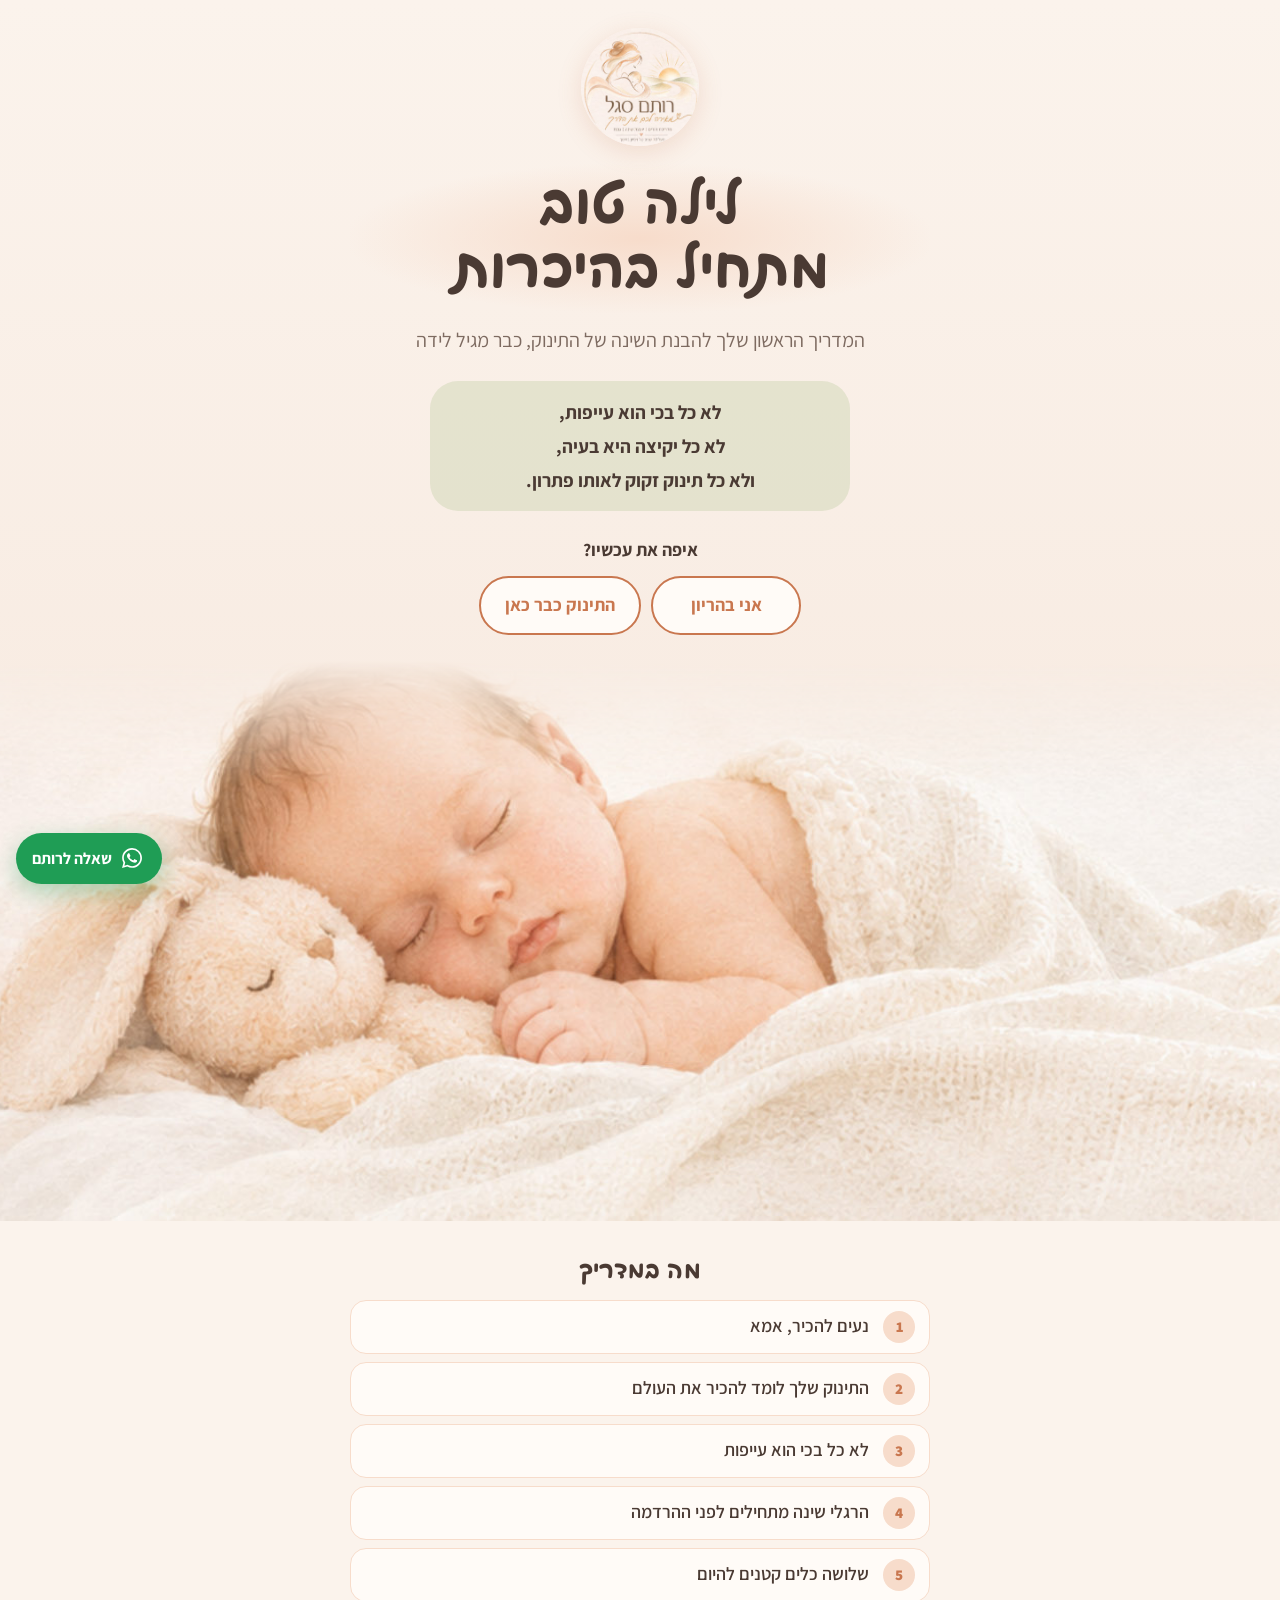
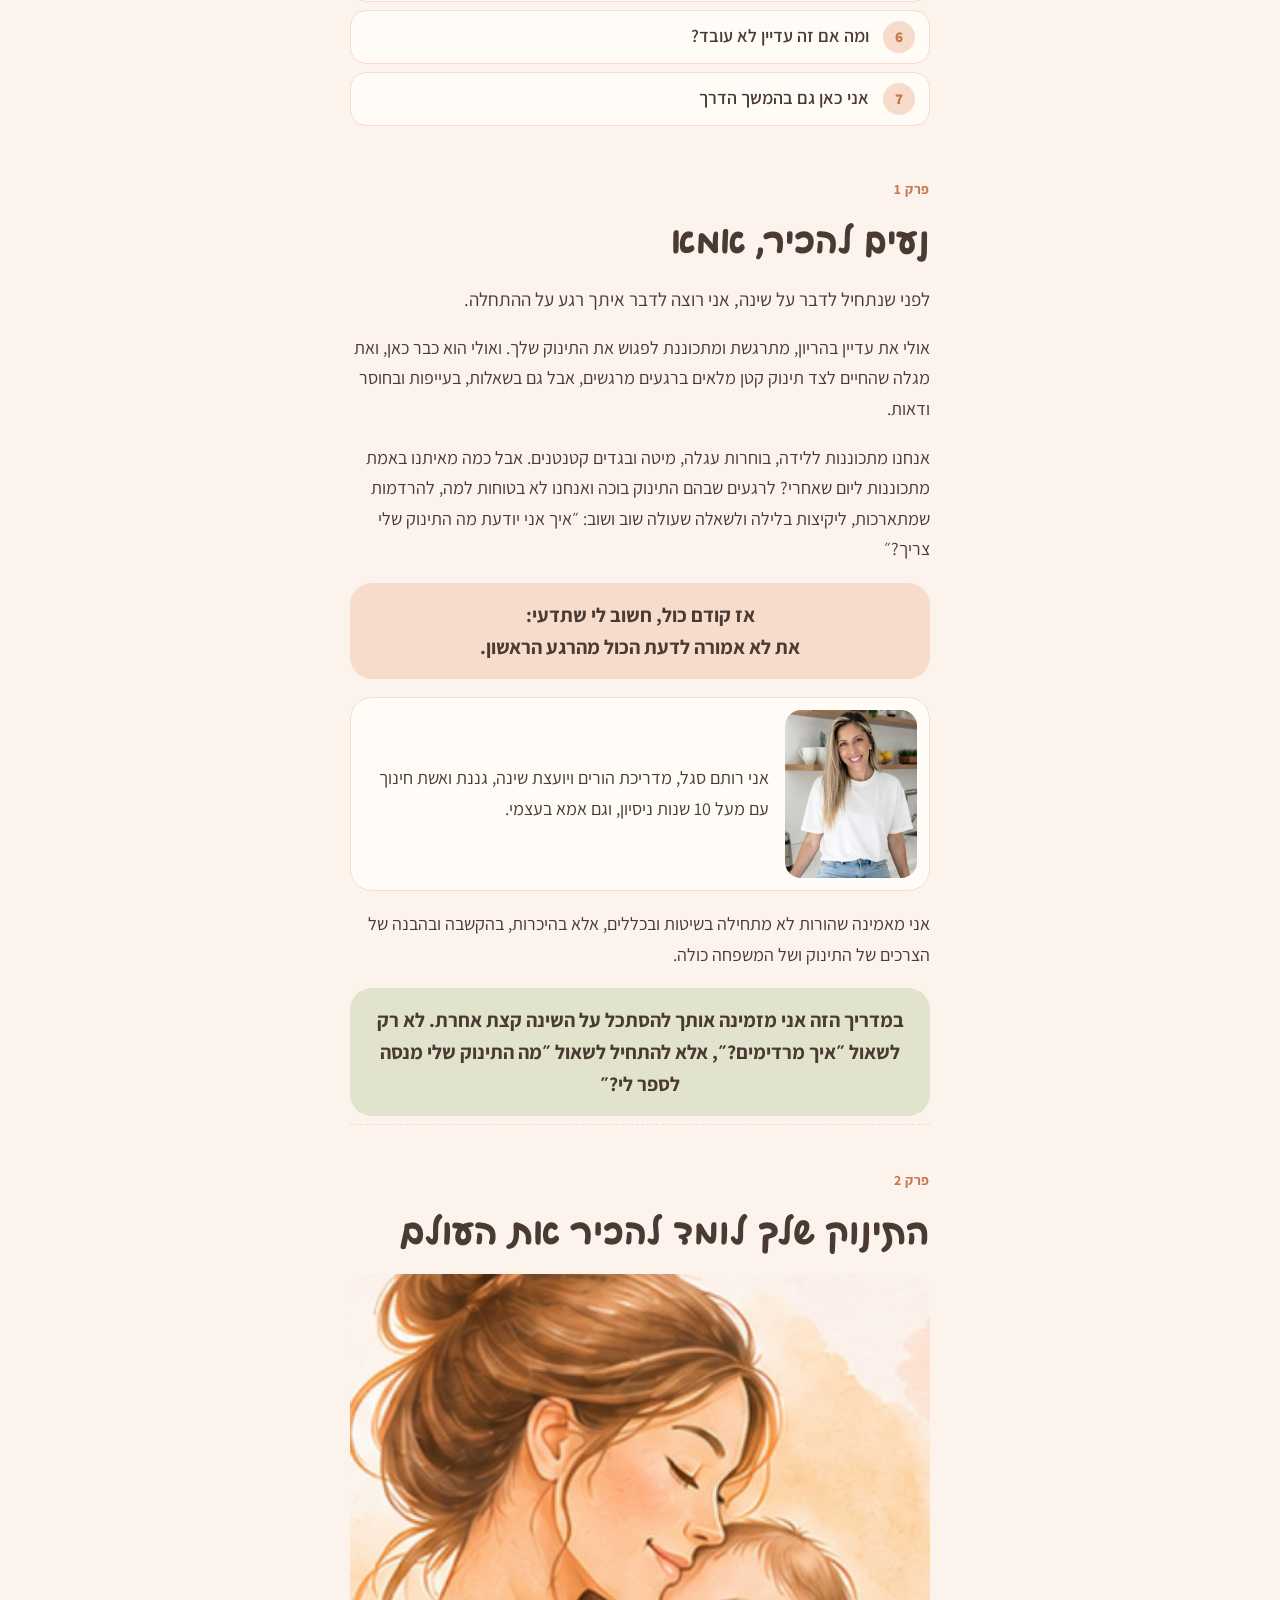
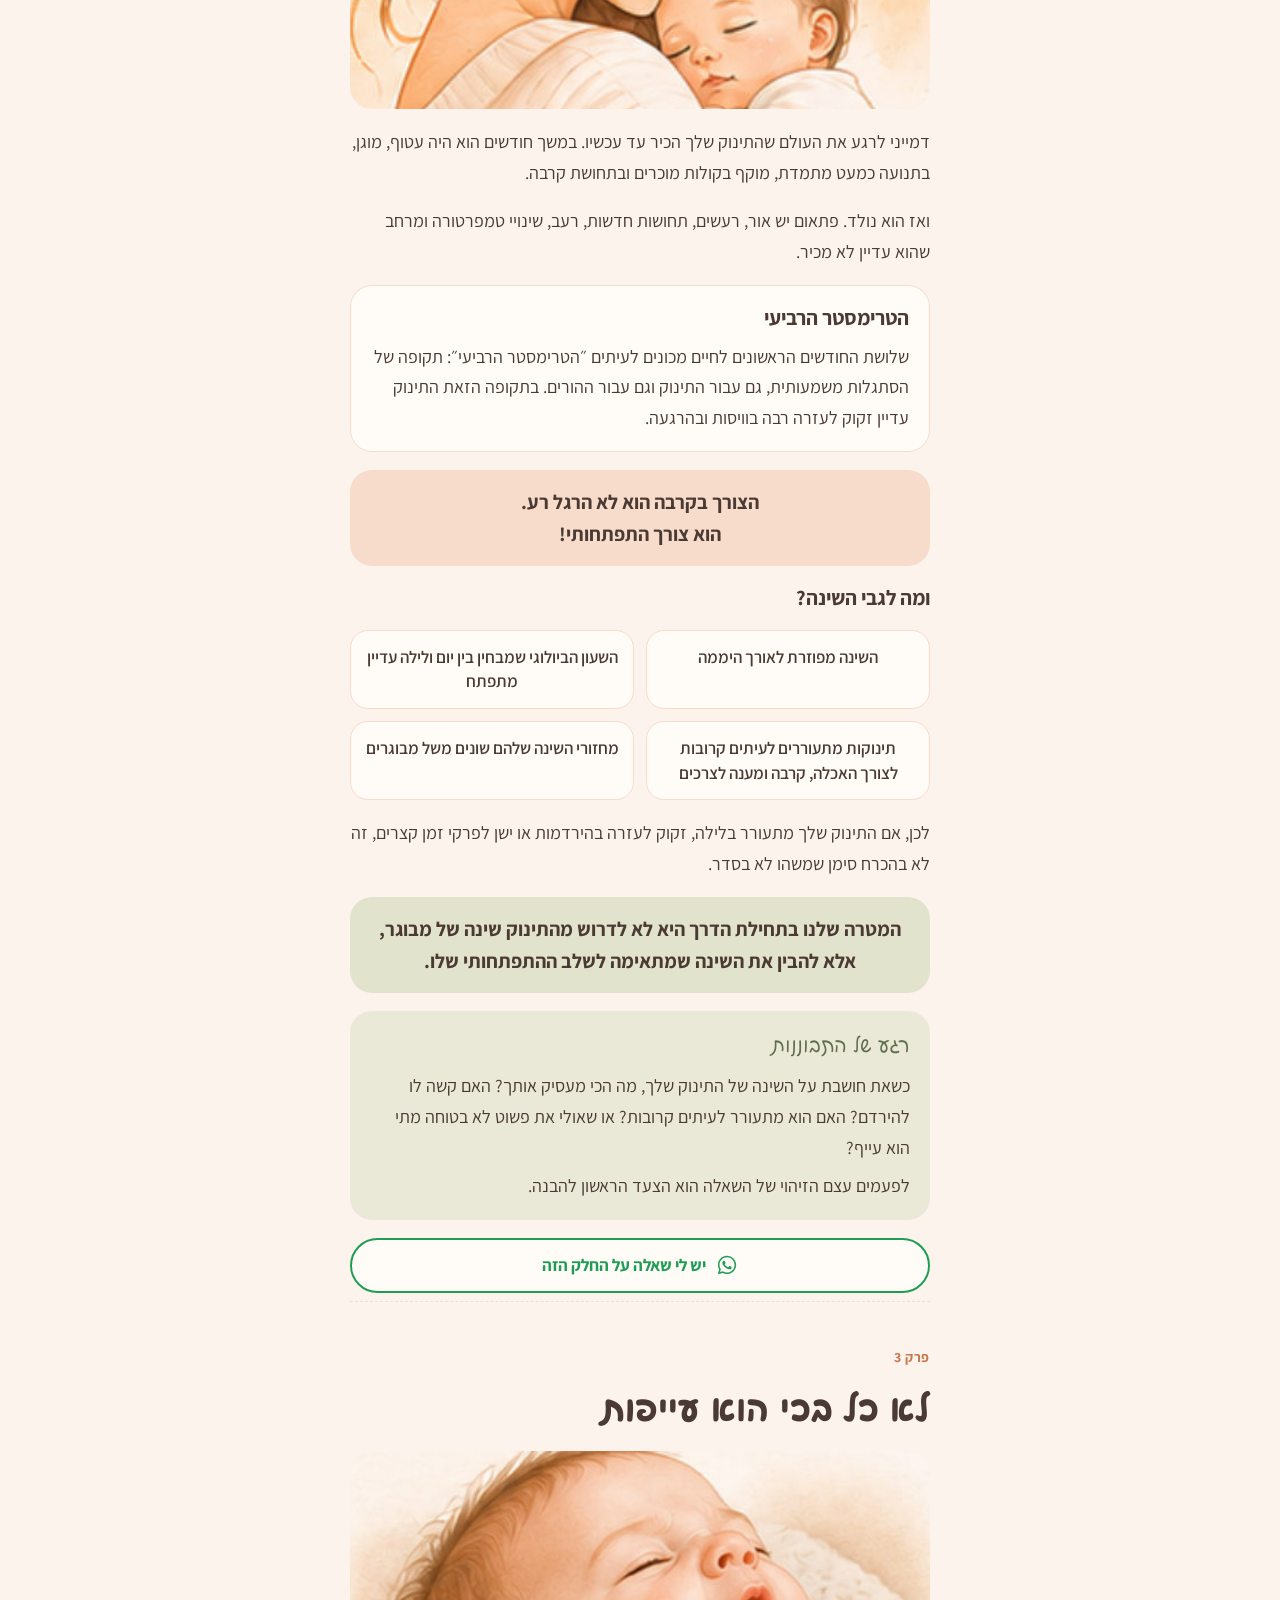
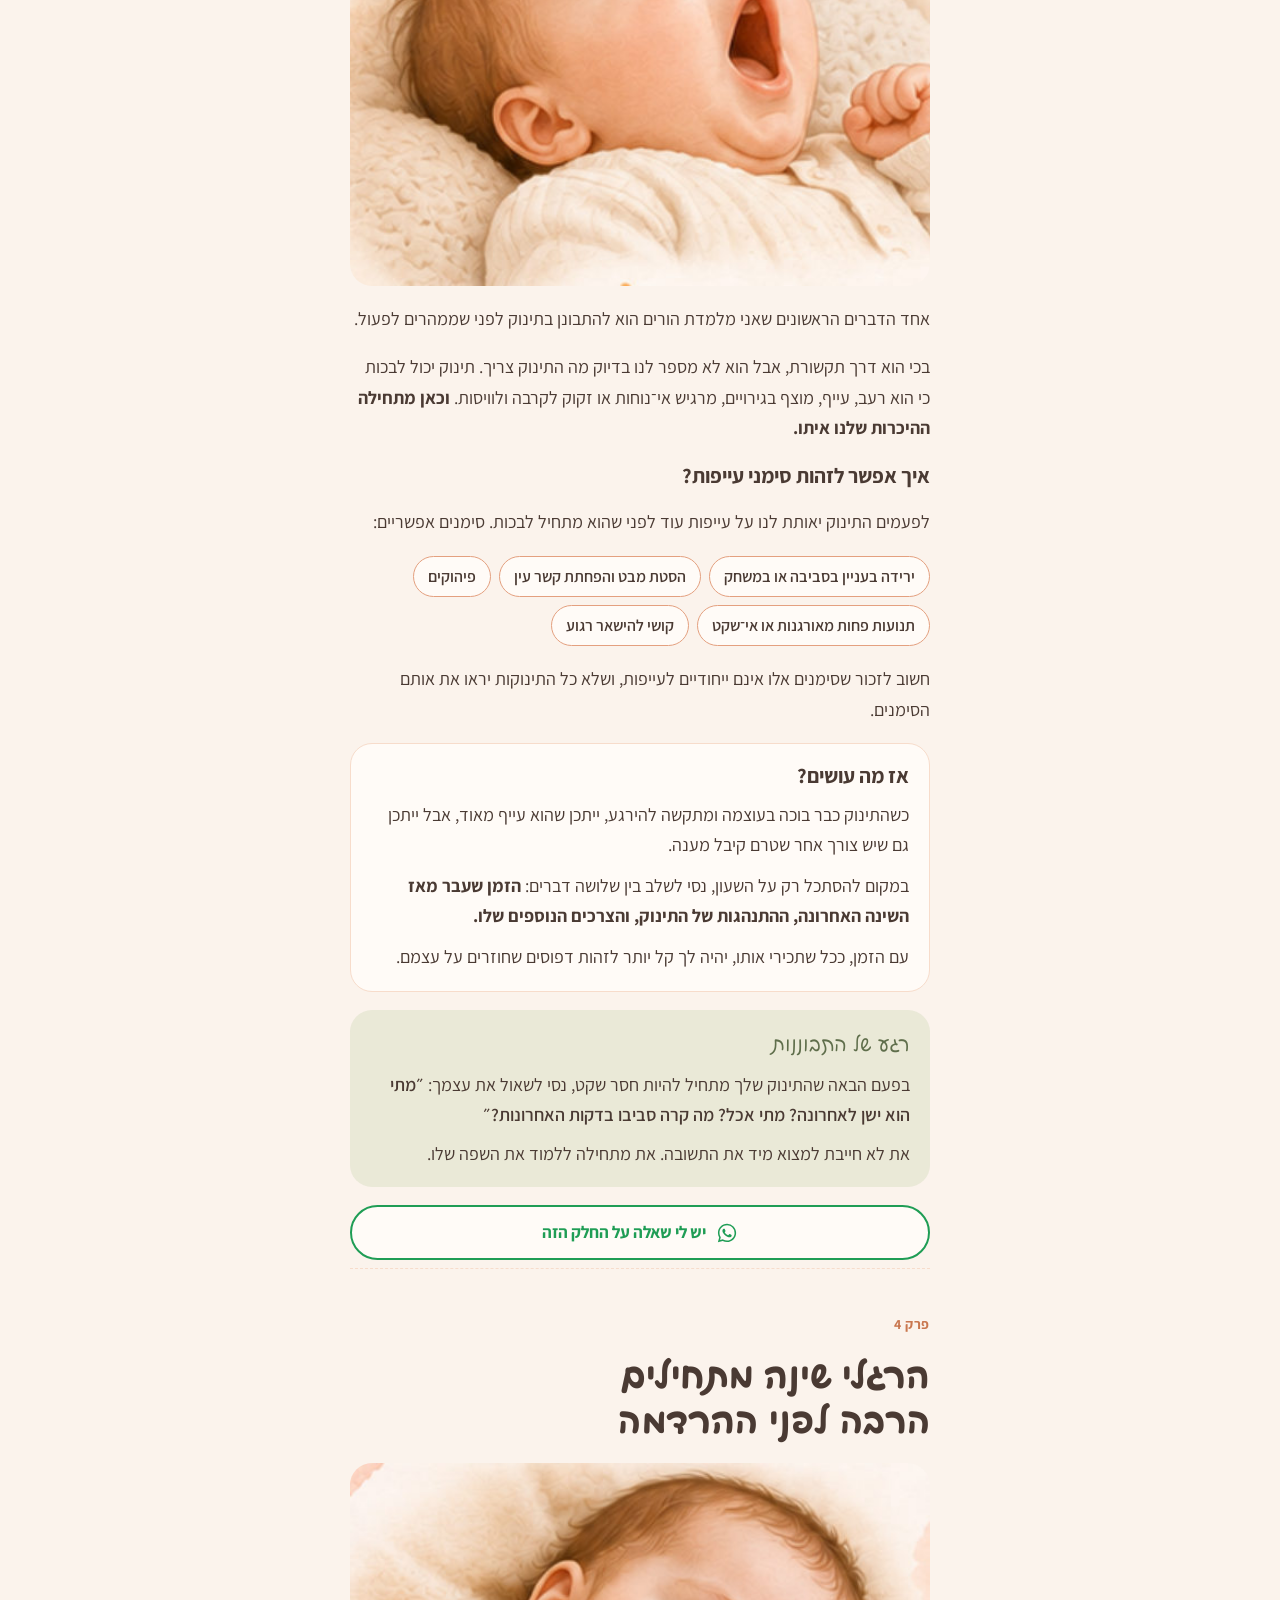
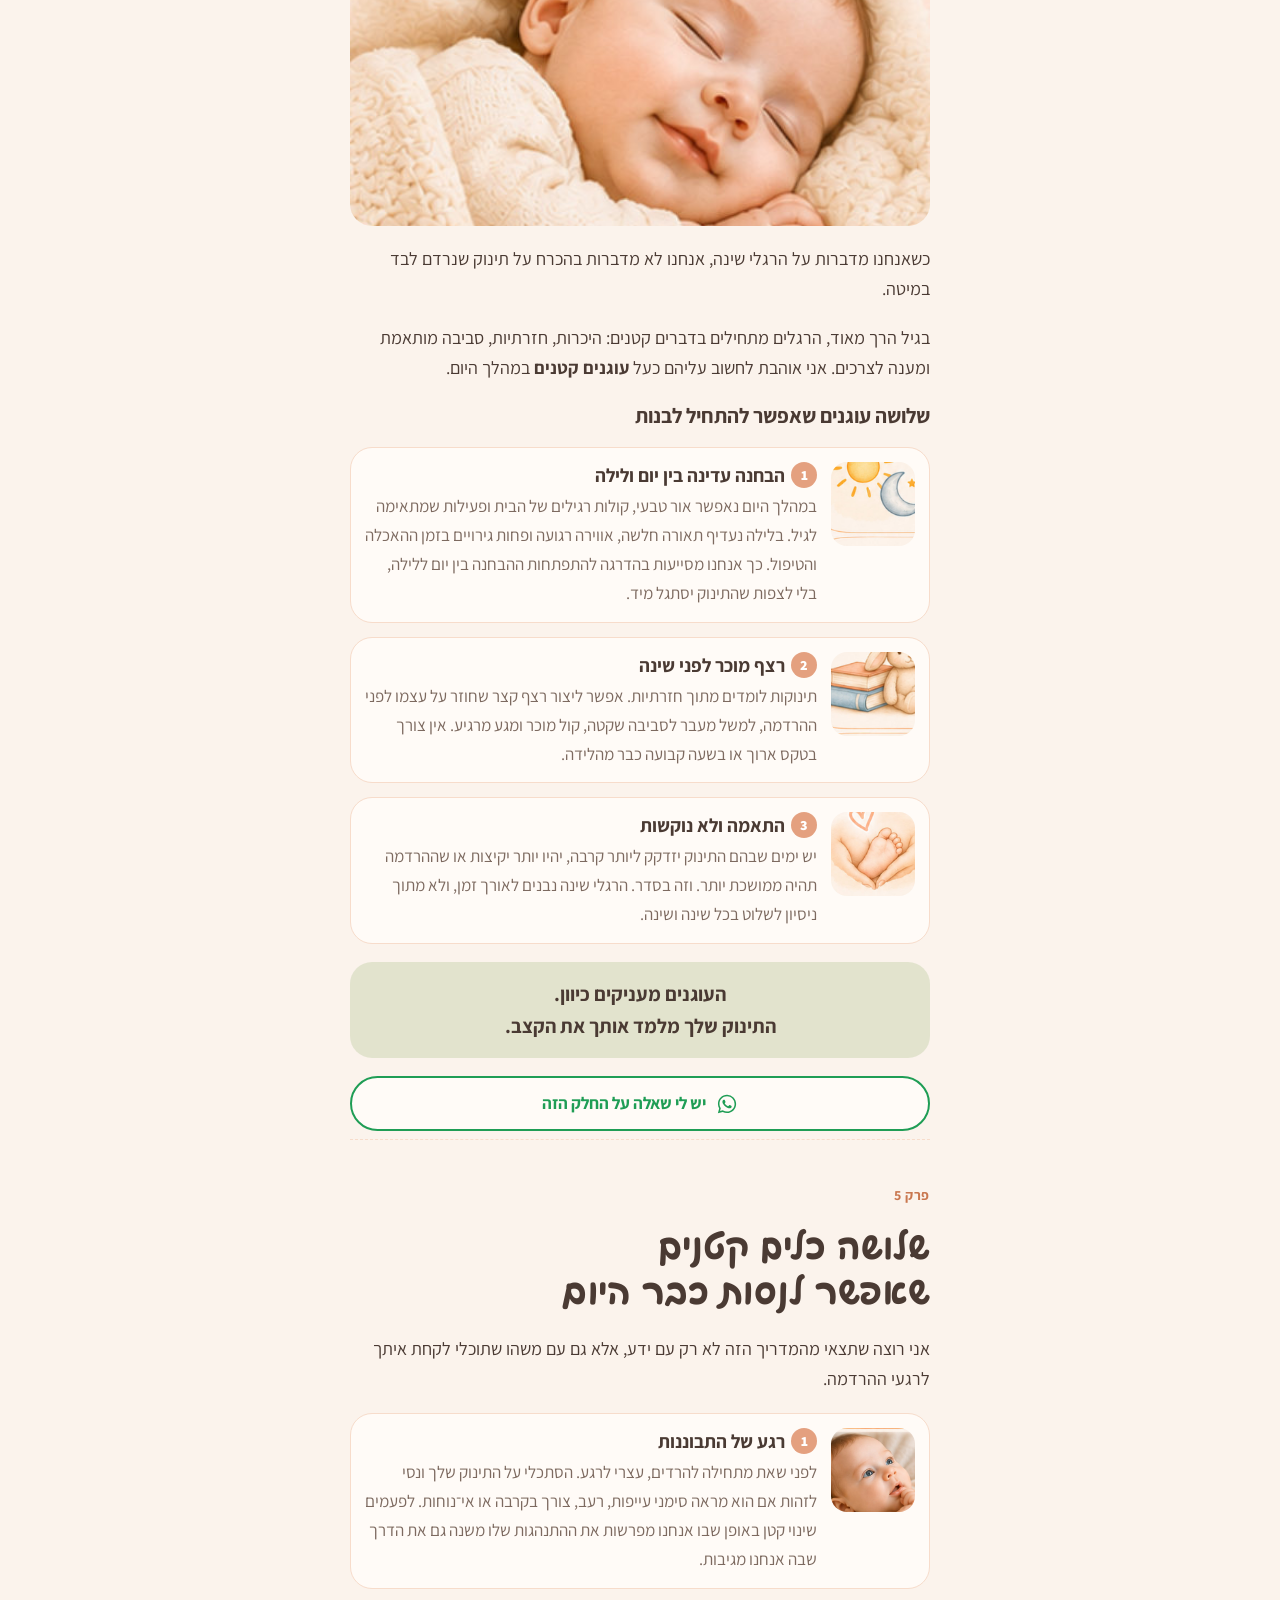
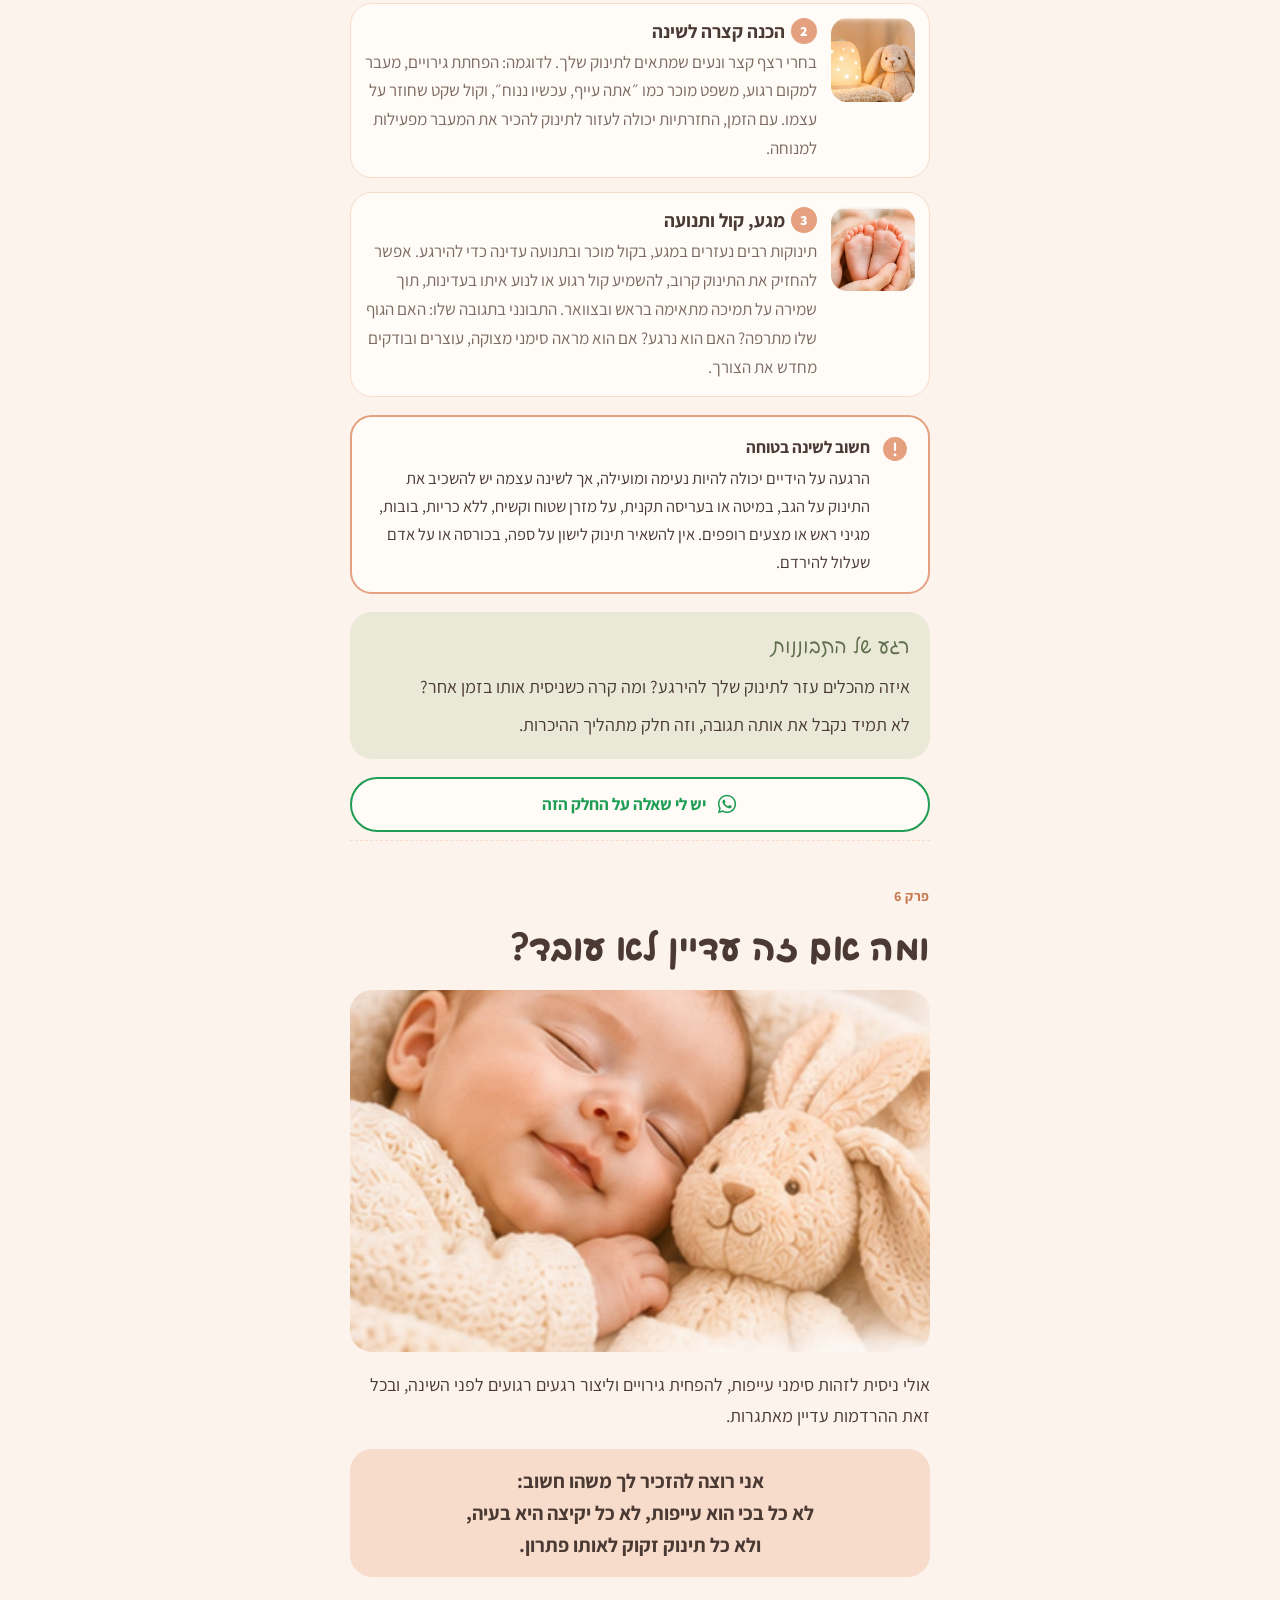
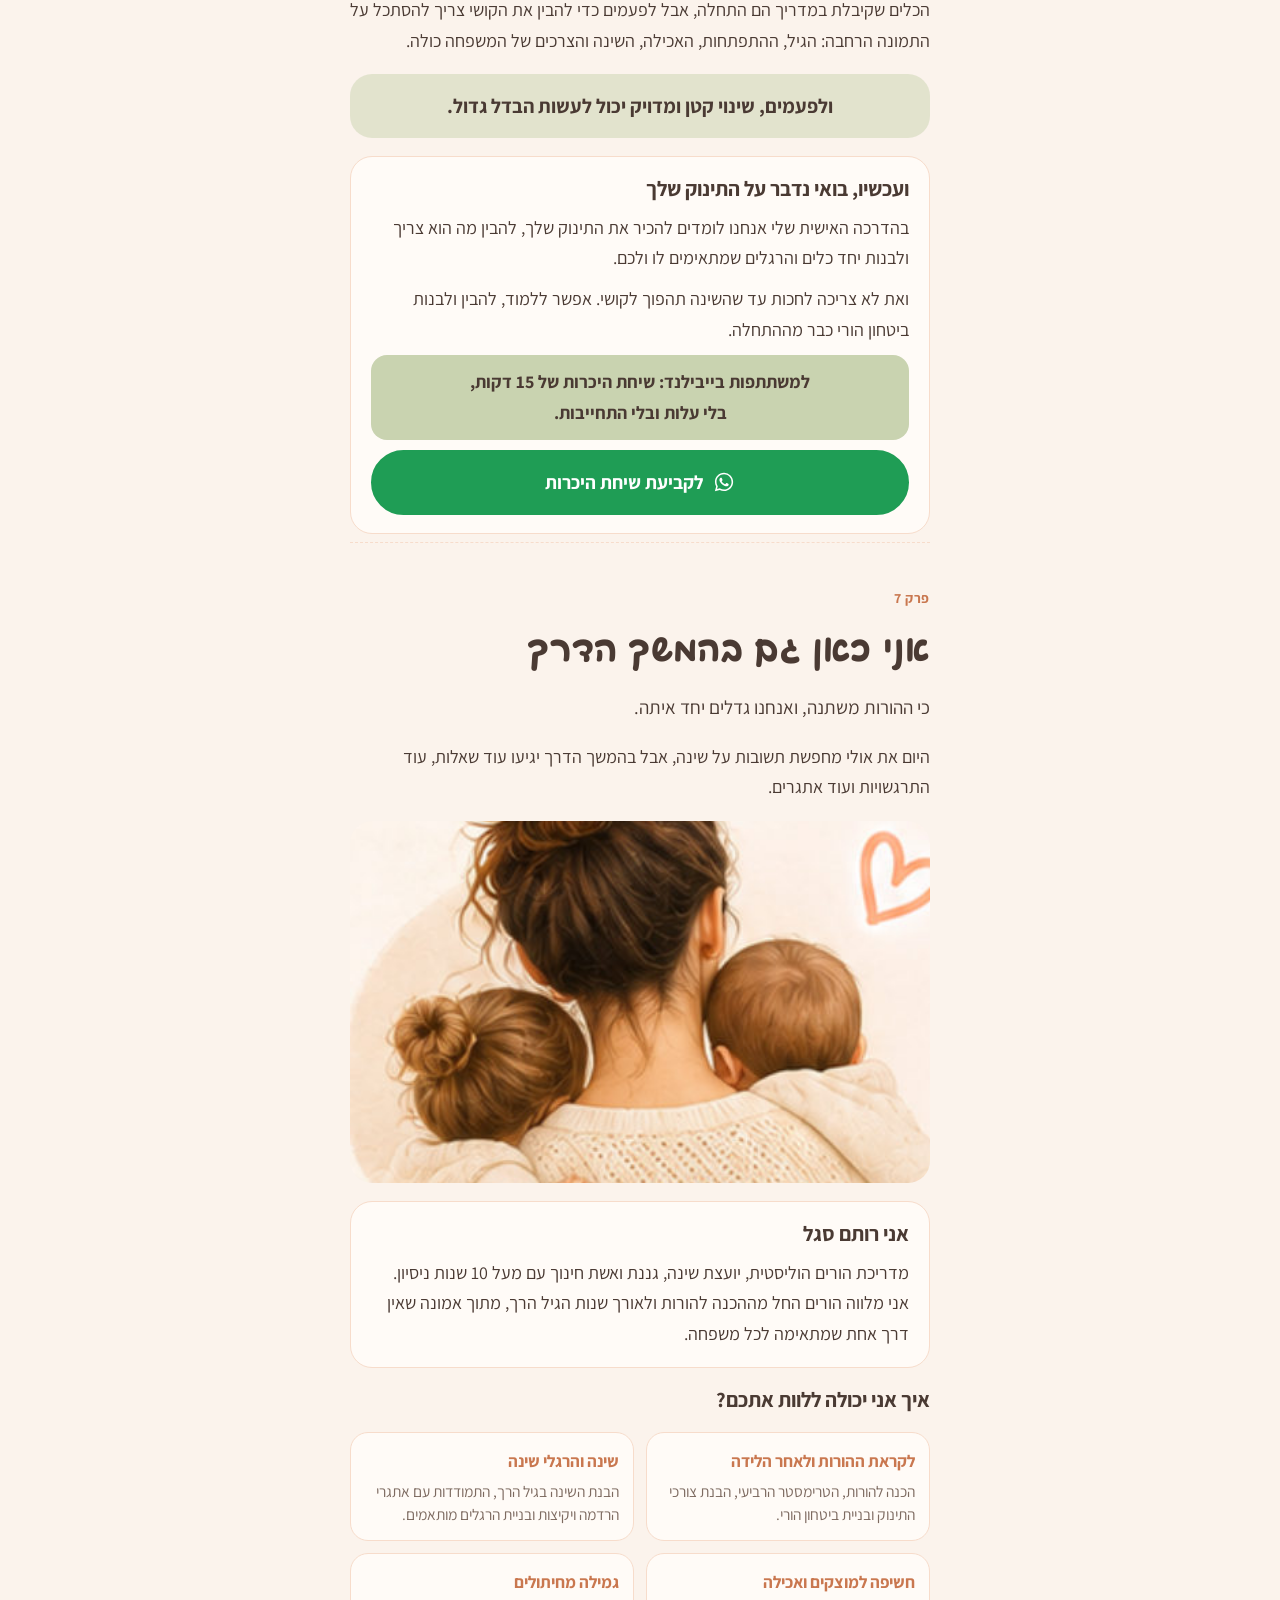
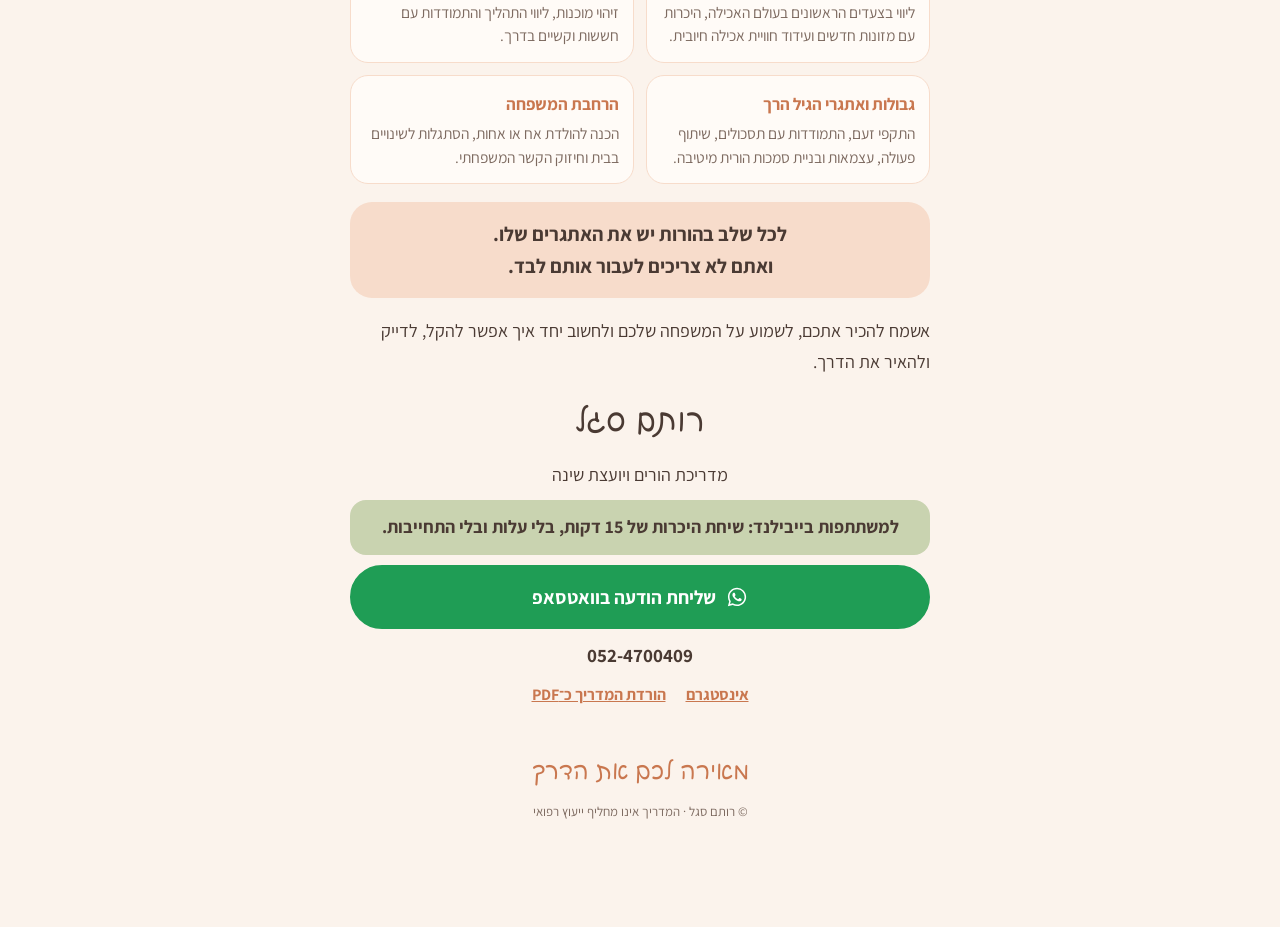
==== index.html @ b238ad8d "Connect GoatCounter (rotemsegal) Co-Authored-By: Claude Opus 5.5 <noreply@anthropic.com>" ====
<!doctype html>
<html lang="he" dir="rtl">
<head>
<meta charset="utf-8">
<meta name="viewport" content="width=device-width, initial-scale=1, viewport-fit=cover">
<title>לילה טוב מתחיל בהיכרות | רותם סגל</title>
<meta name="description" content="המדריך הראשון שלך להבנת השינה של התינוק, כבר מגיל לידה. מתנה מרותם סגל, מדריכת הורים ויועצת שינה.">
<meta property="og:title" content="לילה טוב מתחיל בהיכרות">
<meta property="og:description" content="המדריך הראשון שלך להבנת השינה של התינוק, כבר מגיל לידה. מאת רותם סגל.">
<meta property="og:image" content="https://itaylevi1302.github.io/rotem-guide/img/cover.jpg">
<meta property="og:type" content="website">
<meta name="theme-color" content="#FBF3EC">
<meta name="color-scheme" content="light only">
<link rel="icon" href="img/logo.jpg">
<link rel="preconnect" href="https://fonts.googleapis.com">
<link rel="preconnect" href="https://fonts.gstatic.com" crossorigin>
<link rel="stylesheet" href="https://fonts.googleapis.com/css2?family=Assistant:wght@400;600;700;800&display=swap">
<link rel="stylesheet" href="https://fonts.googleapis.com/css2?family=Playpen+Sans+Hebrew:wght@500;700&display=swap">
<style>
:root{
  color-scheme:only light;
  --paper:#FBF3EC; --paper2:#F6E7DC; --card:#FFFBF7; --ink:#4A3A33; --soft:#7D6A60;
  --peach:#E4A07F; --peach-deep:#C9774F; --blush:#F7DCCB; --sage:#C9D3B0; --sage-ink:#5F6E4B;
  --wa:#1F9D55;
  --hand:"Playpen Sans Hebrew","Assistant",system-ui,sans-serif;
  --body:"Assistant","Segoe UI",Arial,sans-serif;
  --r:22px;
}
*{box-sizing:border-box}
[hidden]{display:none!important}
html{scroll-behavior:smooth;scroll-padding-top:16px}
@media (prefers-reduced-motion:reduce){html{scroll-behavior:auto}}
body{margin:0;background:var(--paper);color:var(--ink);font-family:var(--body);font-size:18px;line-height:1.7;
  -webkit-text-size-adjust:100%;padding-bottom:calc(84px + env(safe-area-inset-bottom,0px))}
img{max-width:100%;display:block}
p{margin:0}
h1,h2,h3{margin:0;line-height:1.3;text-wrap:balance;font-weight:700}
.hand{font-family:var(--hand)}
.wrap{max-width:620px;margin:0 auto;padding-left:max(20px,env(safe-area-inset-left,0px));padding-right:max(20px,env(safe-area-inset-right,0px))}

/* HERO */
.hero{background:linear-gradient(180deg,var(--paper) 0%,var(--paper2) 100%);padding-top:calc(28px + env(safe-area-inset-top,0px));text-align:center;overflow:hidden}
.hero .logo{width:118px;height:118px;border-radius:50%;margin:0 auto 18px;box-shadow:0 6px 24px rgba(201,119,79,.18)}
.hero h1{font-family:var(--hand);font-size:clamp(38px,11vw,56px);line-height:1.15;color:var(--ink);
  background:radial-gradient(ellipse at center,var(--blush) 0%,rgba(247,220,203,0) 72%);padding:10px 0}
.hero .sub{font-size:20px;color:var(--soft);margin-top:10px}
.mantra{margin:24px auto 0;max-width:420px;font-weight:700;font-size:19px;line-height:1.8;color:var(--ink);
  background:rgba(201,211,176,.45);border-radius:28px;padding:14px 22px}
.hero .photo{margin-top:26px;width:100%;aspect-ratio:16/7;object-fit:cover;object-position:center 60%;
  -webkit-mask-image:linear-gradient(180deg,transparent 0,#000 22%);mask-image:linear-gradient(180deg,transparent 0,#000 22%)}
.start{display:inline-flex;align-items:center;gap:10px;margin-top:22px;background:var(--peach-deep);color:#fff;text-decoration:none;
  font-weight:700;font-size:19px;border-radius:99px;padding:13px 30px;box-shadow:0 6px 18px rgba(201,119,79,.3)}
.start:focus-visible,.wa-btn:focus-visible,.toc a:focus-visible,.fab:focus-visible{outline:3px solid var(--sage-ink);outline-offset:3px}

.ask{margin-top:24px;font-weight:700;font-size:18px}
.doors{display:flex;gap:10px;justify-content:center;flex-wrap:wrap;margin-top:10px}
.door{font:inherit;font-weight:700;font-size:18px;cursor:pointer;border-radius:99px;padding:12px 24px;border:2px solid var(--peach-deep);background:var(--card);color:var(--peach-deep);min-width:150px}
.door[aria-pressed="true"]{background:var(--peach-deep);color:#fff}
.door:focus-visible{outline:3px solid var(--sage-ink);outline-offset:3px}
.door-note{margin-top:28px;background:var(--card);border:2px solid var(--blush);border-radius:var(--r);padding:20px;text-align:center}
.door-note>div{display:flex;flex-direction:column;gap:12px;align-items:center}
.door-note h2{font-family:var(--hand);font-size:24px}
.door-note .start{margin-top:4px}
.start.ghost{background:transparent;color:var(--peach-deep);border:2px solid var(--peach-deep);box-shadow:none}
.offer{background:var(--sage);border-radius:16px;padding:12px 16px;font-weight:700;text-align:center}

/* TOC */
.toc{padding-block:34px 8px}
.toc h2{font-family:var(--hand);font-size:24px;text-align:center;margin-bottom:14px}
.toc ol{list-style:none;margin:0;padding:0;display:flex;flex-direction:column;gap:8px}
.toc a{display:flex;align-items:center;gap:14px;text-decoration:none;color:var(--ink);background:var(--card);border-radius:16px;padding:10px 14px;border:1px solid var(--blush)}
.toc a span{flex:0 0 32px;height:32px;border-radius:50%;background:var(--blush);color:var(--peach-deep);display:grid;place-items:center;font-weight:800;font-size:15px}
.toc a b{font-weight:600}

/* CHAPTER */
.ch{padding-block:44px 8px;display:flex;flex-direction:column;gap:18px}
.ch+.ch{border-top:1px dashed var(--blush)}
.eyebrow{font-size:14px;font-weight:700;color:var(--peach-deep);letter-spacing:.04em}
.ch h2{font-family:var(--hand);font-size:clamp(28px,8vw,36px);line-height:1.25}
.ch h3{font-size:21px}
.pic{border-radius:var(--r);width:100%;aspect-ratio:4/3;object-fit:cover}
.pic.wide{aspect-ratio:16/10}
.lead{font-size:19px}
.pull{font-weight:700;font-size:20px;line-height:1.6;text-align:center;background:var(--blush);border-radius:var(--r);padding:16px 20px}
.pull.sage{background:rgba(201,211,176,.5)}
.box{background:var(--card);border-radius:var(--r);padding:18px 20px;border:1px solid var(--blush);display:flex;flex-direction:column;gap:10px}

.facts{display:grid;grid-template-columns:1fr 1fr;gap:12px}
.facts div{background:var(--card);border:1px solid var(--blush);border-radius:18px;padding:14px;text-align:center;font-weight:600;font-size:17px;line-height:1.45}

.cues{display:flex;flex-wrap:wrap;gap:8px}
.cues span{background:var(--card);border:1.5px solid var(--peach);border-radius:99px;padding:6px 14px;font-weight:600;font-size:16px}

.steps{display:flex;flex-direction:column;gap:14px}
.step{display:grid;grid-template-columns:84px 1fr;gap:14px;align-items:start;background:var(--card);border:1px solid var(--blush);border-radius:var(--r);padding:14px}
.step img{width:84px;height:84px;border-radius:16px;object-fit:cover}
.step div{min-width:0;display:flex;flex-direction:column;gap:4px}
.step h3{font-size:19px}
.step p{font-size:17px;color:var(--soft)}
.n{display:inline-grid;place-items:center;width:26px;height:26px;border-radius:50%;background:var(--peach);color:#fff;font-size:14px;font-weight:800;margin-inline-end:6px;vertical-align:2px}

.reflect{background:rgba(201,211,176,.35);border-radius:var(--r);padding:18px 20px;display:flex;flex-direction:column;gap:8px}
.reflect .tag{font-family:var(--hand);font-size:20px;color:var(--sage-ink)}
.reflect q{font-weight:600;quotes:"״" "״"}

.safe{border:2px solid var(--peach);background:var(--card);border-radius:var(--r);padding:16px 20px;font-size:16.5px;display:flex;gap:12px;align-items:flex-start}
.safe b{display:block;margin-bottom:2px;font-size:17px}
.safe svg{flex:0 0 26px;margin-top:3px}

.wa-btn{display:flex;align-items:center;justify-content:center;gap:10px;text-decoration:none;background:var(--card);color:var(--wa);
  border:2px solid var(--wa);border-radius:99px;padding:11px 18px;font-weight:700;font-size:17px}
.wa-btn.solid{background:var(--wa);color:#fff;font-size:19px;padding:14px 20px}
.wa-btn svg{flex:0 0 22px}

.about{display:grid;grid-template-columns:132px 1fr;gap:16px;align-items:center;background:var(--card);border:1px solid var(--blush);border-radius:var(--r);padding:12px}
.about img{width:132px;height:168px;border-radius:16px;object-fit:cover;object-position:center 15%}
.about div{min-width:0}

.services{display:grid;grid-template-columns:1fr 1fr;gap:12px}
.services div{background:var(--card);border:1px solid var(--blush);border-radius:18px;padding:14px;display:flex;flex-direction:column;gap:4px}
.services b{font-size:17px;color:var(--peach-deep)}
.services p{font-size:15.5px;color:var(--soft);line-height:1.5}

.contact{display:flex;flex-direction:column;gap:10px;text-align:center}
.contact .name{font-family:var(--hand);font-size:32px}
.contact a.plain{color:var(--ink);font-weight:700;text-decoration:none;font-size:19px}
.links{display:flex;justify-content:center;gap:20px;flex-wrap:wrap;font-size:16px}
.links a{color:var(--peach-deep);font-weight:700}

footer{padding-block:36px 20px;text-align:center;font-family:var(--hand);font-size:24px;color:var(--peach-deep)}
footer small{display:block;font-family:var(--body);font-size:13px;color:var(--soft);margin-top:8px}

/* floating whatsapp */
.fab{position:fixed;z-index:20;left:max(16px,env(safe-area-inset-left,0px));bottom:calc(16px + env(safe-area-inset-bottom,0px));
  display:flex;align-items:center;gap:8px;background:var(--wa);color:#fff;text-decoration:none;font-weight:700;font-size:16px;
  border-radius:99px;padding:12px 18px 12px 16px;box-shadow:0 8px 24px rgba(31,157,85,.35)}
.fab svg{flex:0 0 24px}

@media (max-width:520px){.step{grid-template-columns:1fr;padding:0;overflow:hidden}.step img{width:100%;height:auto;aspect-ratio:16/7;border-radius:0}.step div{padding:2px 16px 16px}}
@media (max-width:380px){.facts,.services{grid-template-columns:1fr}}
</style>
</head>
<body>

<svg width="0" height="0" style="position:absolute" aria-hidden="true">
  <symbol id="wa" viewBox="0 0 24 24"><path fill="currentColor" d="M12.04 2C6.58 2 2.13 6.45 2.13 11.91c0 1.75.46 3.45 1.32 4.95L2.05 22l5.25-1.38a9.9 9.9 0 0 0 4.74 1.21h.01c5.46 0 9.91-4.45 9.91-9.91 0-2.65-1.03-5.14-2.9-7.01A9.84 9.84 0 0 0 12.04 2Zm0 18.15h-.01a8.2 8.2 0 0 1-4.19-1.15l-.3-.18-3.12.82.83-3.04-.2-.31a8.2 8.2 0 0 1-1.26-4.38c0-4.54 3.7-8.23 8.25-8.23 2.2 0 4.27.86 5.82 2.42a8.18 8.18 0 0 1 2.41 5.82c0 4.54-3.7 8.23-8.23 8.23Zm4.52-6.16c-.25-.12-1.47-.72-1.69-.81-.23-.08-.39-.12-.56.13-.17.24-.64.8-.78.97-.14.17-.29.19-.54.06-.25-.12-1.05-.39-1.99-1.23-.74-.66-1.23-1.47-1.38-1.72-.14-.25-.02-.38.11-.5.11-.11.25-.29.37-.43.13-.15.17-.25.25-.42.08-.17.04-.31-.02-.43-.06-.12-.56-1.34-.76-1.84-.2-.48-.41-.42-.56-.43h-.48c-.17 0-.43.06-.66.31-.22.25-.86.85-.86 2.07 0 1.22.89 2.4 1.01 2.56.12.17 1.75 2.67 4.23 3.74.59.26 1.05.41 1.41.52.59.19 1.13.16 1.56.1.48-.07 1.47-.6 1.67-1.18.21-.58.21-1.07.14-1.18-.06-.1-.22-.16-.47-.28Z"/></symbol>
</svg>

<header class="hero">
  <div class="wrap">
    <img class="logo" src="img/logo.jpg" alt="הלוגו של רותם סגל, מאירה לכם את הדרך" width="236" height="236">
    <h1>לילה טוב<br>מתחיל בהיכרות</h1>
    <p class="sub">המדריך הראשון שלך להבנת השינה של התינוק, כבר מגיל לידה</p>
    <p class="mantra">לא כל בכי הוא עייפות,<br>לא כל יקיצה היא בעיה,<br>ולא כל תינוק זקוק לאותו פתרון.</p>
    <p class="ask">איפה את עכשיו?</p>
    <div class="doors">
      <button type="button" class="door" data-door="pregnant">אני בהריון</button>
      <button type="button" class="door" data-door="baby">התינוק כבר כאן</button>
    </div>
  </div>
  <img class="photo" src="img/cover.jpg" alt="תינוק ישן בשלווה ליד בובת ארנב">
</header>

<main class="wrap">

<div class="door-note" id="door-note" hidden>
  <div data-for="pregnant">
    <h2>כמה טוב שאת מתכוננת מראש</h2>
    <p>המדריך יעזור לך להגיע לימים הראשונים בבית עם הבנה של מה מחכה לך ושל מה התינוק צריך. כדאי לקרוא אותו לפי הסדר. ואחרי הלידה, כשהשאלות יתחילו, הוא יחכה לך כאן באותו קישור.</p>
    <a class="start" href="#hello">לפרק הראשון</a>
  </div>
  <div data-for="baby">
    <h2>ברוכה הבאה לתקופה הכי מרגשת, ולפעמים הכי מבלבלת</h2>
    <p>אם אין לך זמן לקרוא הכול עכשיו, התחילי בפרק 3 על בכי וסימני עייפות, ובפרק 5 עם שלושה כלים שאפשר לנסות כבר היום. ואם עולה שאלה, כפתור הוואטסאפ תמיד כאן.</p>
    <div class="doors"><a class="start" href="#crying">לפרק 3</a><a class="start ghost" href="#tools">לפרק 5</a></div>
  </div>
</div>

<nav class="toc" aria-label="תוכן המדריך">
  <h2>מה במדריך</h2>
  <ol>
    <li><a href="#hello"><span>1</span><b>נעים להכיר, אמא</b></a></li>
    <li><a href="#world"><span>2</span><b>התינוק שלך לומד להכיר את העולם</b></a></li>
    <li><a href="#crying"><span>3</span><b>לא כל בכי הוא עייפות</b></a></li>
    <li><a href="#habits"><span>4</span><b>הרגלי שינה מתחילים לפני ההרדמה</b></a></li>
    <li><a href="#tools"><span>5</span><b>שלושה כלים קטנים להיום</b></a></li>
    <li><a href="#still"><span>6</span><b>ומה אם זה עדיין לא עובד?</b></a></li>
    <li><a href="#me"><span>7</span><b>אני כאן גם בהמשך הדרך</b></a></li>
  </ol>
</nav>

<!-- 1 -->
<section class="ch" id="hello">
  <span class="eyebrow">פרק 1</span>
  <h2>נעים להכיר, אמא</h2>
  <p class="lead">לפני שנתחיל לדבר על שינה, אני רוצה לדבר איתך רגע על ההתחלה.</p>
  <p>אולי את עדיין בהריון, מתרגשת ומתכוננת לפגוש את התינוק שלך. ואולי הוא כבר כאן, ואת מגלה שהחיים לצד תינוק קטן מלאים ברגעים מרגשים, אבל גם בשאלות, בעייפות ובחוסר ודאות.</p>
  <p>אנחנו מתכוננות ללידה, בוחרות עגלה, מיטה ובגדים קטנטנים. אבל כמה מאיתנו באמת מתכוננות ליום שאחרי? לרגעים שבהם התינוק בוכה ואנחנו לא בטוחות למה, להרדמות שמתארכות, ליקיצות בלילה ולשאלה שעולה שוב ושוב: ״איך אני יודעת מה התינוק שלי צריך?״</p>
  <p class="pull">אז קודם כול, חשוב לי שתדעי:<br>את לא אמורה לדעת הכול מהרגע הראשון.</p>
  <div class="about">
    <img src="img/rotem.jpg" alt="רותם סגל" loading="lazy">
    <div><p>אני רותם סגל, מדריכת הורים ויועצת שינה, גננת ואשת חינוך עם מעל 10 שנות ניסיון, וגם אמא בעצמי.</p></div>
  </div>
  <p>אני מאמינה שהורות לא מתחילה בשיטות ובכללים, אלא בהיכרות, בהקשבה ובהבנה של הצרכים של התינוק ושל המשפחה כולה.</p>
  <p class="pull sage">במדריך הזה אני מזמינה אותך להסתכל על השינה קצת אחרת. לא רק לשאול ״איך מרדימים?״, אלא להתחיל לשאול ״מה התינוק שלי מנסה לספר לי?״</p>
</section>

<!-- 2 -->
<section class="ch" id="world">
  <span class="eyebrow">פרק 2</span>
  <h2>התינוק שלך לומד להכיר את העולם</h2>
  <img class="pic" src="img/mother.jpg" alt="איור של אמא מחבקת תינוק" loading="lazy" style="object-position:center 80%">
  <p>דמייני לרגע את העולם שהתינוק שלך הכיר עד עכשיו. במשך חודשים הוא היה עטוף, מוגן, בתנועה כמעט מתמדת, מוקף בקולות מוכרים ובתחושת קרבה.</p>
  <p>ואז הוא נולד. פתאום יש אור, רעשים, תחושות חדשות, רעב, שינויי טמפרטורה ומרחב שהוא עדיין לא מכיר.</p>
  <div class="box">
    <h3>הטרימסטר הרביעי</h3>
    <p>שלושת החודשים הראשונים לחיים מכונים לעיתים ״הטרימסטר הרביעי״: תקופה של הסתגלות משמעותית, גם עבור התינוק וגם עבור ההורים. בתקופה הזאת התינוק עדיין זקוק לעזרה רבה בוויסות ובהרגעה.</p>
  </div>
  <p class="pull">הצורך בקרבה הוא לא הרגל רע.<br>הוא צורך התפתחותי!</p>
  <h3>ומה לגבי השינה?</h3>
  <div class="facts">
    <div>השינה מפוזרת לאורך היממה</div>
    <div>השעון הביולוגי שמבחין בין יום ולילה עדיין מתפתח</div>
    <div>תינוקות מתעוררים לעיתים קרובות לצורך האכלה, קרבה ומענה לצרכים</div>
    <div>מחזורי השינה שלהם שונים משל מבוגרים</div>
  </div>
  <p>לכן, אם התינוק שלך מתעורר בלילה, זקוק לעזרה בהירדמות או ישן לפרקי זמן קצרים, זה לא בהכרח סימן שמשהו לא בסדר.</p>
  <p class="pull sage">המטרה שלנו בתחילת הדרך היא לא לדרוש מהתינוק שינה של מבוגר, אלא להבין את השינה שמתאימה לשלב ההתפתחותי שלו.</p>
  <div class="reflect">
    <span class="tag">רגע של התבוננות</span>
    <p>כשאת חושבת על השינה של התינוק שלך, מה הכי מעסיק אותך? האם קשה לו להירדם? האם הוא מתעורר לעיתים קרובות? או שאולי את פשוט לא בטוחה מתי הוא עייף?</p>
    <p>לפעמים עצם הזיהוי של השאלה הוא הצעד הראשון להבנה.</p>
  </div>
  <a class="wa-btn" data-topic="הטרימסטר הרביעי והשינה של ניו בורן" href="https://wa.me/972524700409" target="_blank" rel="noopener"><svg width="22" height="22"><use href="#wa"/></svg>יש לי שאלה על החלק הזה</a>
</section>

<!-- 3 -->
<section class="ch" id="crying">
  <span class="eyebrow">פרק 3</span>
  <h2>לא כל בכי הוא עייפות</h2>
  <img class="pic" src="img/yawn.jpg" alt="תינוק מפהק" loading="lazy">
  <p>אחד הדברים הראשונים שאני מלמדת הורים הוא להתבונן בתינוק לפני שממהרים לפעול.</p>
  <p>בכי הוא דרך תקשורת, אבל הוא לא מספר לנו בדיוק מה התינוק צריך. תינוק יכול לבכות כי הוא רעב, עייף, מוצף בגירויים, מרגיש אי־נוחות או זקוק לקרבה ולוויסות. <b>וכאן מתחילה ההיכרות שלנו איתו.</b></p>
  <h3>איך אפשר לזהות סימני עייפות?</h3>
  <p>לפעמים התינוק יאותת לנו על עייפות עוד לפני שהוא מתחיל לבכות. סימנים אפשריים:</p>
  <div class="cues">
    <span>ירידה בעניין בסביבה או במשחק</span>
    <span>הסטת מבט והפחתת קשר עין</span>
    <span>פיהוקים</span>
    <span>תנועות פחות מאורגנות או אי־שקט</span>
    <span>קושי להישאר רגוע</span>
  </div>
  <p>חשוב לזכור שסימנים אלו אינם ייחודיים לעייפות, ושלא כל התינוקות יראו את אותם הסימנים.</p>
  <div class="box">
    <h3>אז מה עושים?</h3>
    <p>כשהתינוק כבר בוכה בעוצמה ומתקשה להירגע, ייתכן שהוא עייף מאוד, אבל ייתכן גם שיש צורך אחר שטרם קיבל מענה.</p>
    <p>במקום להסתכל רק על השעון, נסי לשלב בין שלושה דברים: <b>הזמן שעבר מאז השינה האחרונה, ההתנהגות של התינוק, והצרכים הנוספים שלו.</b></p>
    <p>עם הזמן, ככל שתכירי אותו, יהיה לך קל יותר לזהות דפוסים שחוזרים על עצמם.</p>
  </div>
  <div class="reflect">
    <span class="tag">רגע של התבוננות</span>
    <p>בפעם הבאה שהתינוק שלך מתחיל להיות חסר שקט, נסי לשאול את עצמך: <q>מתי הוא ישן לאחרונה? מתי אכל? מה קרה סביבו בדקות האחרונות?</q></p>
    <p>את לא חייבת למצוא מיד את התשובה. את מתחילה ללמוד את השפה שלו.</p>
  </div>
  <a class="wa-btn" data-topic="בכי וסימני עייפות" href="https://wa.me/972524700409" target="_blank" rel="noopener"><svg width="22" height="22"><use href="#wa"/></svg>יש לי שאלה על החלק הזה</a>
</section>

<!-- 4 -->
<section class="ch" id="habits">
  <span class="eyebrow">פרק 4</span>
  <h2>הרגלי שינה מתחילים הרבה לפני ההרדמה</h2>
  <img class="pic wide" src="img/sleep.jpg" alt="תינוק ישן ומחייך" loading="lazy">
  <p>כשאנחנו מדברות על הרגלי שינה, אנחנו לא מדברות בהכרח על תינוק שנרדם לבד במיטה.</p>
  <p>בגיל הרך מאוד, הרגלים מתחילים בדברים קטנים: היכרות, חזרתיות, סביבה מותאמת ומענה לצרכים. אני אוהבת לחשוב עליהם כעל <b>עוגנים קטנים</b> במהלך היום.</p>
  <h3>שלושה עוגנים שאפשר להתחיל לבנות</h3>
  <div class="steps">
    <div class="step"><img src="img/daynight.jpg" alt="" loading="lazy"><div>
      <h3><span class="n">1</span>הבחנה עדינה בין יום ולילה</h3>
      <p>במהלך היום נאפשר אור טבעי, קולות רגילים של הבית ופעילות שמתאימה לגיל. בלילה נעדיף תאורה חלשה, אווירה רגועה ופחות גירויים בזמן ההאכלה והטיפול. כך אנחנו מסייעות בהדרגה להתפתחות ההבחנה בין יום ללילה, בלי לצפות שהתינוק יסתגל מיד.</p></div></div>
    <div class="step"><img src="img/books.jpg" alt="" loading="lazy"><div>
      <h3><span class="n">2</span>רצף מוכר לפני שינה</h3>
      <p>תינוקות לומדים מתוך חזרתיות. אפשר ליצור רצף קצר שחוזר על עצמו לפני ההרדמה, למשל מעבר לסביבה שקטה, קול מוכר ומגע מרגיע. אין צורך בטקס ארוך או בשעה קבועה כבר מהלידה.</p></div></div>
    <div class="step"><img src="img/feet.jpg" alt="" loading="lazy"><div>
      <h3><span class="n">3</span>התאמה ולא נוקשות</h3>
      <p>יש ימים שבהם התינוק יזדקק ליותר קרבה, יהיו יותר יקיצות או שההרדמה תהיה ממושכת יותר. וזה בסדר. הרגלי שינה נבנים לאורך זמן, ולא מתוך ניסיון לשלוט בכל שינה ושינה.</p></div></div>
  </div>
  <p class="pull sage">העוגנים מעניקים כיוון.<br>התינוק שלך מלמד אותך את הקצב.</p>
  <a class="wa-btn" data-topic="בניית הרגלי שינה" href="https://wa.me/972524700409" target="_blank" rel="noopener"><svg width="22" height="22"><use href="#wa"/></svg>יש לי שאלה על החלק הזה</a>
</section>

<!-- 5 -->
<section class="ch" id="tools">
  <span class="eyebrow">פרק 5</span>
  <h2>שלושה כלים קטנים שאפשר לנסות כבר היום</h2>
  <p>אני רוצה שתצאי מהמדריך הזה לא רק עם ידע, אלא גם עם משהו שתוכלי לקחת איתך לרגעי ההרדמה.</p>
  <div class="steps">
    <div class="step"><img src="img/tool1.jpg" alt="" loading="lazy"><div>
      <h3><span class="n">1</span>רגע של התבוננות</h3>
      <p>לפני שאת מתחילה להרדים, עצרי לרגע. הסתכלי על התינוק שלך ונסי לזהות אם הוא מראה סימני עייפות, רעב, צורך בקרבה או אי־נוחות. לפעמים שינוי קטן באופן שבו אנחנו מפרשות את ההתנהגות שלו משנה גם את הדרך שבה אנחנו מגיבות.</p></div></div>
    <div class="step"><img src="img/tool2.jpg" alt="" loading="lazy"><div>
      <h3><span class="n">2</span>הכנה קצרה לשינה</h3>
      <p>בחרי רצף קצר ונעים שמתאים לתינוק שלך. לדוגמה: הפחתת גירויים, מעבר למקום רגוע, משפט מוכר כמו ״אתה עייף, עכשיו ננוח״, וקול שקט שחוזר על עצמו. עם הזמן, החזרתיות יכולה לעזור לתינוק להכיר את המעבר מפעילות למנוחה.</p></div></div>
    <div class="step"><img src="img/tool3.jpg" alt="" loading="lazy"><div>
      <h3><span class="n">3</span>מגע, קול ותנועה</h3>
      <p>תינוקות רבים נעזרים במגע, בקול מוכר ובתנועה עדינה כדי להירגע. אפשר להחזיק את התינוק קרוב, להשמיע קול רגוע או לנוע איתו בעדינות, תוך שמירה על תמיכה מתאימה בראש ובצוואר. התבונני בתגובה שלו: האם הגוף שלו מתרפה? האם הוא נרגע? אם הוא מראה סימני מצוקה, עוצרים ובודקים מחדש את הצורך.</p></div></div>
  </div>
  <div class="safe" role="note">
    <svg width="26" height="26" viewBox="0 0 24 24" aria-hidden="true"><circle cx="12" cy="12" r="11" fill="var(--peach)"/><rect x="11" y="6" width="2" height="8" rx="1" fill="#fff"/><circle cx="12" cy="17.5" r="1.3" fill="#fff"/></svg>
    <p><b>חשוב לשינה בטוחה</b>הרגעה על הידיים יכולה להיות נעימה ומועילה, אך לשינה עצמה יש להשכיב את התינוק על הגב, במיטה או בעריסה תקנית, על מזרן שטוח וקשיח, ללא כריות, בובות, מגיני ראש או מצעים רופפים. אין להשאיר תינוק לישון על ספה, בכורסה או על אדם שעלול להירדם.</p>
  </div>
  <div class="reflect">
    <span class="tag">רגע של התבוננות</span>
    <p>איזה מהכלים עזר לתינוק שלך להירגע? ומה קרה כשניסית אותו בזמן אחר?</p>
    <p>לא תמיד נקבל את אותה תגובה, וזה חלק מתהליך ההיכרות.</p>
  </div>
  <a class="wa-btn" data-topic="הכלים להרגעה ולהרדמה" href="https://wa.me/972524700409" target="_blank" rel="noopener"><svg width="22" height="22"><use href="#wa"/></svg>יש לי שאלה על החלק הזה</a>
</section>

<!-- 6 -->
<section class="ch" id="still">
  <span class="eyebrow">פרק 6</span>
  <h2>ומה אם זה עדיין לא עובד?</h2>
  <img class="pic wide" src="img/bunny.jpg" alt="תינוק ישן מחובק עם ארנב" loading="lazy">
  <p>אולי ניסית לזהות סימני עייפות, להפחית גירויים וליצור רגעים רגועים לפני השינה, ובכל זאת ההרדמות עדיין מאתגרות.</p>
  <p class="pull">אני רוצה להזכיר לך משהו חשוב:<br>לא כל בכי הוא עייפות, לא כל יקיצה היא בעיה,<br>ולא כל תינוק זקוק לאותו פתרון.</p>
  <p>הכלים שקיבלת במדריך הם התחלה, אבל לפעמים כדי להבין את הקושי צריך להסתכל על התמונה הרחבה: הגיל, ההתפתחות, האכילה, השינה והצרכים של המשפחה כולה.</p>
  <p class="pull sage">ולפעמים, שינוי קטן ומדויק יכול לעשות הבדל גדול.</p>
  <div class="box">
    <h3>ועכשיו, בואי נדבר על התינוק שלך</h3>
    <p>בהדרכה האישית שלי אנחנו לומדים להכיר את התינוק שלך, להבין מה הוא צריך ולבנות יחד כלים והרגלים שמתאימים לו ולכם.</p>
    <p>ואת לא צריכה לחכות עד שהשינה תהפוך לקושי. אפשר ללמוד, להבין ולבנות ביטחון הורי כבר מההתחלה.</p>
    <p class="offer">למשתתפות בייבילנד: שיחת היכרות של 15 דקות,<br>בלי עלות ובלי התחייבות.</p>
    <a class="wa-btn solid" data-topic="שיחת היכרות" data-msg="היי רותם, קראתי את המדריך ״לילה טוב מתחיל בהיכרות״ מכנס בייבילנד ואשמח לקבוע שיחת היכרות של 15 דקות." href="https://wa.me/972524700409" target="_blank" rel="noopener"><svg width="22" height="22"><use href="#wa"/></svg>לקביעת שיחת היכרות</a>
  </div>
</section>

<!-- 7 -->
<section class="ch" id="me">
  <span class="eyebrow">פרק 7</span>
  <h2>אני כאן גם בהמשך הדרך</h2>
  <p class="lead">כי ההורות משתנה, ואנחנו גדלים יחד איתה.</p>
  <p>היום את אולי מחפשת תשובות על שינה, אבל בהמשך הדרך יגיעו עוד שאלות, עוד התרגשויות ועוד אתגרים.</p>
  <img class="pic wide" src="img/family.jpg" alt="איור של אמא מחבקת שני ילדים" loading="lazy" style="object-position:center 85%">
  <div class="box">
    <h3>אני רותם סגל</h3>
    <p>מדריכת הורים הוליסטית, יועצת שינה, גננת ואשת חינוך עם מעל 10 שנות ניסיון. אני מלווה הורים החל מההכנה להורות ולאורך שנות הגיל הרך, מתוך אמונה שאין דרך אחת שמתאימה לכל משפחה.</p>
  </div>
  <h3>איך אני יכולה ללוות אתכם?</h3>
  <div class="services">
    <div><b>לקראת ההורות ולאחר הלידה</b><p>הכנה להורות, הטרימסטר הרביעי, הבנת צורכי התינוק ובניית ביטחון הורי.</p></div>
    <div><b>שינה והרגלי שינה</b><p>הבנת השינה בגיל הרך, התמודדות עם אתגרי הרדמה ויקיצות ובניית הרגלים מותאמים.</p></div>
    <div><b>חשיפה למוצקים ואכילה</b><p>ליווי בצעדים הראשונים בעולם האכילה, היכרות עם מזונות חדשים ועידוד חוויית אכילה חיובית.</p></div>
    <div><b>גמילה מחיתולים</b><p>זיהוי מוכנות, ליווי התהליך והתמודדות עם חששות וקשיים בדרך.</p></div>
    <div><b>גבולות ואתגרי הגיל הרך</b><p>התקפי זעם, התמודדות עם תסכולים, שיתוף פעולה, עצמאות ובניית סמכות הורית מיטיבה.</p></div>
    <div><b>הרחבת המשפחה</b><p>הכנה להולדת אח או אחות, הסתגלות לשינויים בבית וחיזוק הקשר המשפחתי.</p></div>
  </div>
  <p class="pull">לכל שלב בהורות יש את האתגרים שלו.<br>ואתם לא צריכים לעבור אותם לבד.</p>
  <p>אשמח להכיר אתכם, לשמוע על המשפחה שלכם ולחשוב יחד איך אפשר להקל, לדייק ולהאיר את הדרך.</p>
  <div class="contact">
    <span class="name">רותם סגל</span>
    <span>מדריכת הורים ויועצת שינה</span>
    <p class="offer">למשתתפות בייבילנד: שיחת היכרות של 15 דקות, בלי עלות ובלי התחייבות.</p>
    <a class="wa-btn solid" data-topic="שיחת היכרות" data-msg="היי רותם, הגעתי מהמדריך ״לילה טוב מתחיל בהיכרות״ מכנס בייבילנד ואשמח לקבוע שיחת היכרות של 15 דקות." href="https://wa.me/972524700409" target="_blank" rel="noopener"><svg width="22" height="22"><use href="#wa"/></svg>שליחת הודעה בוואטסאפ</a>
    <a class="plain" href="tel:+972524700409" dir="ltr">052-4700409</a>
    <div class="links">
      <a href="https://www.instagram.com/mommy_rotemsegal/" target="_blank" rel="noopener">אינסטגרם</a>
      <a href="guide.pdf" download>הורדת המדריך כ־PDF</a>
    </div>
  </div>
</section>

</main>

<footer>
  מאירה לכם את הדרך
  <small>© רותם סגל · המדריך אינו מחליף ייעוץ רפואי</small>
</footer>

<a class="fab" id="fab" href="https://wa.me/972524700409" target="_blank" rel="noopener" aria-label="שליחת הודעה לרותם בוואטסאפ"><svg width="24" height="24"><use href="#wa"/></svg>שאלה לרותם</a>

<script>
(function(){
  var PHONE='972524700409', GUIDE='״לילה טוב מתחיל בהיכרות״';
  // GoatCounter site code (e.g. 'rotemguide'). Empty = no counting.
  var GC_CODE='rotemsegal';
  function count(name,title){
    try{ if(window.goatcounter && goatcounter.count) goatcounter.count({path:name,title:title||name,event:true}) }catch(e){}
  }
  if(GC_CODE){
    var s=document.createElement('script'); s.async=true; s.src='https://gc.zgo.at/count.js';
    s.setAttribute('data-goatcounter','https://'+GC_CODE+'.goatcounter.com/count');
    s.onload=function(){ if(/[?&]src=qr\b/.test(location.search)) count('qr-scan','סריקת QR') };
    document.head.appendChild(s);
  }
  if(/[?&]src=qr\b/.test(location.search)){ try{history.replaceState(null,'',location.pathname+location.hash)}catch(e){} }

  var door=null;
  try{door=localStorage.getItem('rotem-door')}catch(e){}
  function who(){return door==='pregnant'?' (אני בהריון)':door==='baby'?' (התינוק כבר נולד)':''}
  function link(msg){return 'https://wa.me/'+PHONE+'?text='+encodeURIComponent(msg)}
  function setButtons(){
    document.querySelectorAll('.wa-btn').forEach(function(a){
      var msg=a.dataset.msg || ('היי רותם'+who()+', קראתי במדריך '+GUIDE+' את החלק על '+a.dataset.topic+' ורציתי לשאול: ');
      if(a.dataset.msg && who()) msg=msg.replace('היי רותם','היי רותם'+who());
      a.href=link(msg);
    });
  }
  document.addEventListener('click',function(e){
    var a=e.target.closest('.wa-btn, .fab'); if(a) count('whatsapp-'+(a.dataset.topic||'כפתור צף'),'לחיצה על וואטסאפ');
    var p=e.target.closest('a[href$=".pdf"]'); if(p) count('pdf-download','הורדת PDF');
  });
  var note=document.getElementById('door-note');
  function showDoor(scroll){
    document.querySelectorAll('.door').forEach(function(b){b.setAttribute('aria-pressed',b.dataset.door===door)});
    if(!door){note.hidden=true;return}
    note.hidden=false;
    note.querySelectorAll('[data-for]').forEach(function(d){d.hidden=d.dataset.for!==door});
    if(scroll) note.scrollIntoView({behavior:matchMedia('(prefers-reduced-motion:reduce)').matches?'auto':'smooth',block:'start'});
  }
  document.querySelectorAll('.door').forEach(function(b){
    b.addEventListener('click',function(){
      door=b.dataset.door; try{localStorage.setItem('rotem-door',door)}catch(e){}
      count('door-'+door, door==='pregnant'?'בחרה: אני בהריון':'בחרה: התינוק כבר כאן');
      showDoor(true); setButtons(); setFab();
    });
  });
  setButtons(); showDoor(false);
  // floating button: mention the chapter the reader is on
  var fab=document.getElementById('fab'), current=null;
  var names={hello:'הפתיחה',world:'הטרימסטר הרביעי',crying:'בכי וסימני עייפות',habits:'הרגלי שינה',tools:'הכלים להרגעה',still:'מה עושים כשזה לא עובד',me:'הליווי שלך'};
  function setFab(){
    var msg = current ? 'היי רותם'+who()+', אני קוראת את המדריך '+GUIDE+' (החלק על '+names[current]+') ורציתי לשאול: '
                      : 'היי רותם'+who()+', הגעתי מהמדריך '+GUIDE+' מכנס בייבילנד ורציתי לשאול: ';
    fab.href=link(msg);
  }
  if('IntersectionObserver' in window){
    var io=new IntersectionObserver(function(es){es.forEach(function(e){if(e.isIntersecting){current=e.target.id;setFab()}})},{rootMargin:'-45% 0px -50% 0px'});
    document.querySelectorAll('.ch').forEach(function(s){io.observe(s)});
  }
  setFab();
})();
</script>
</body>
</html>
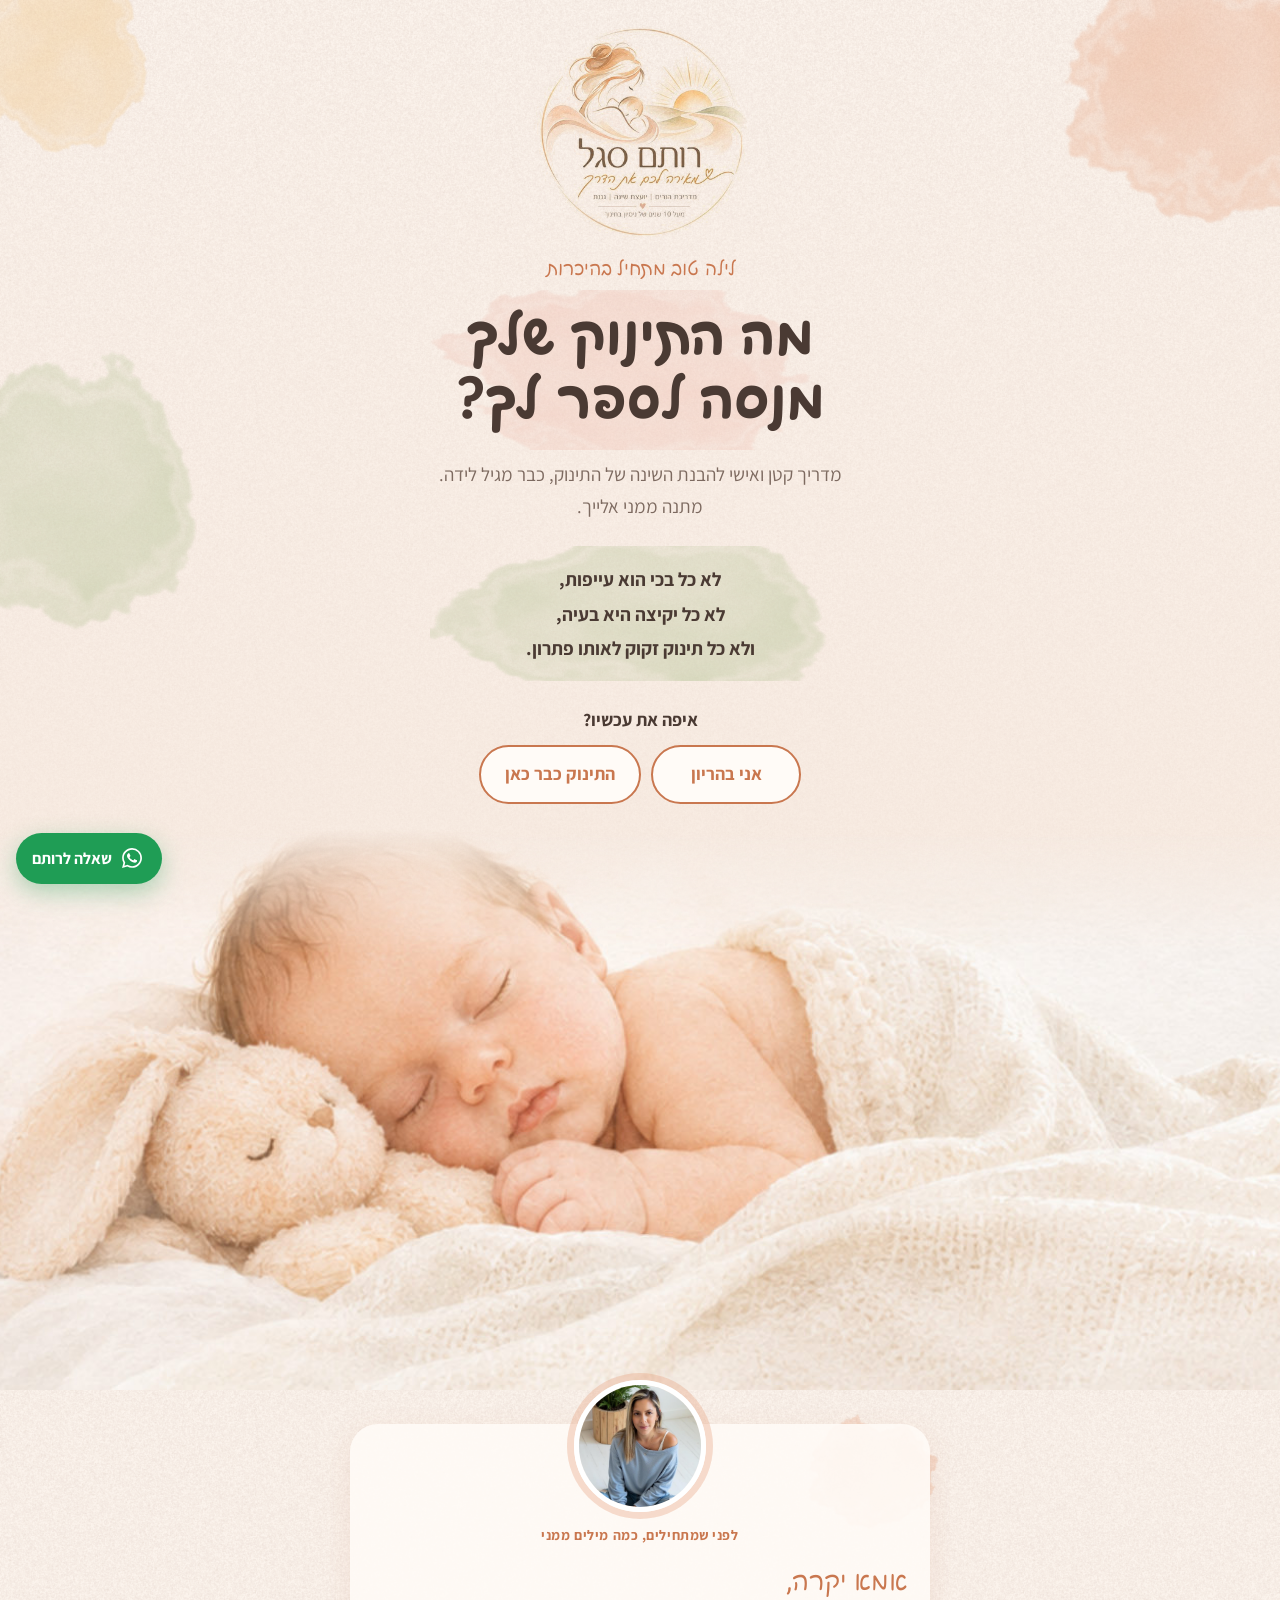
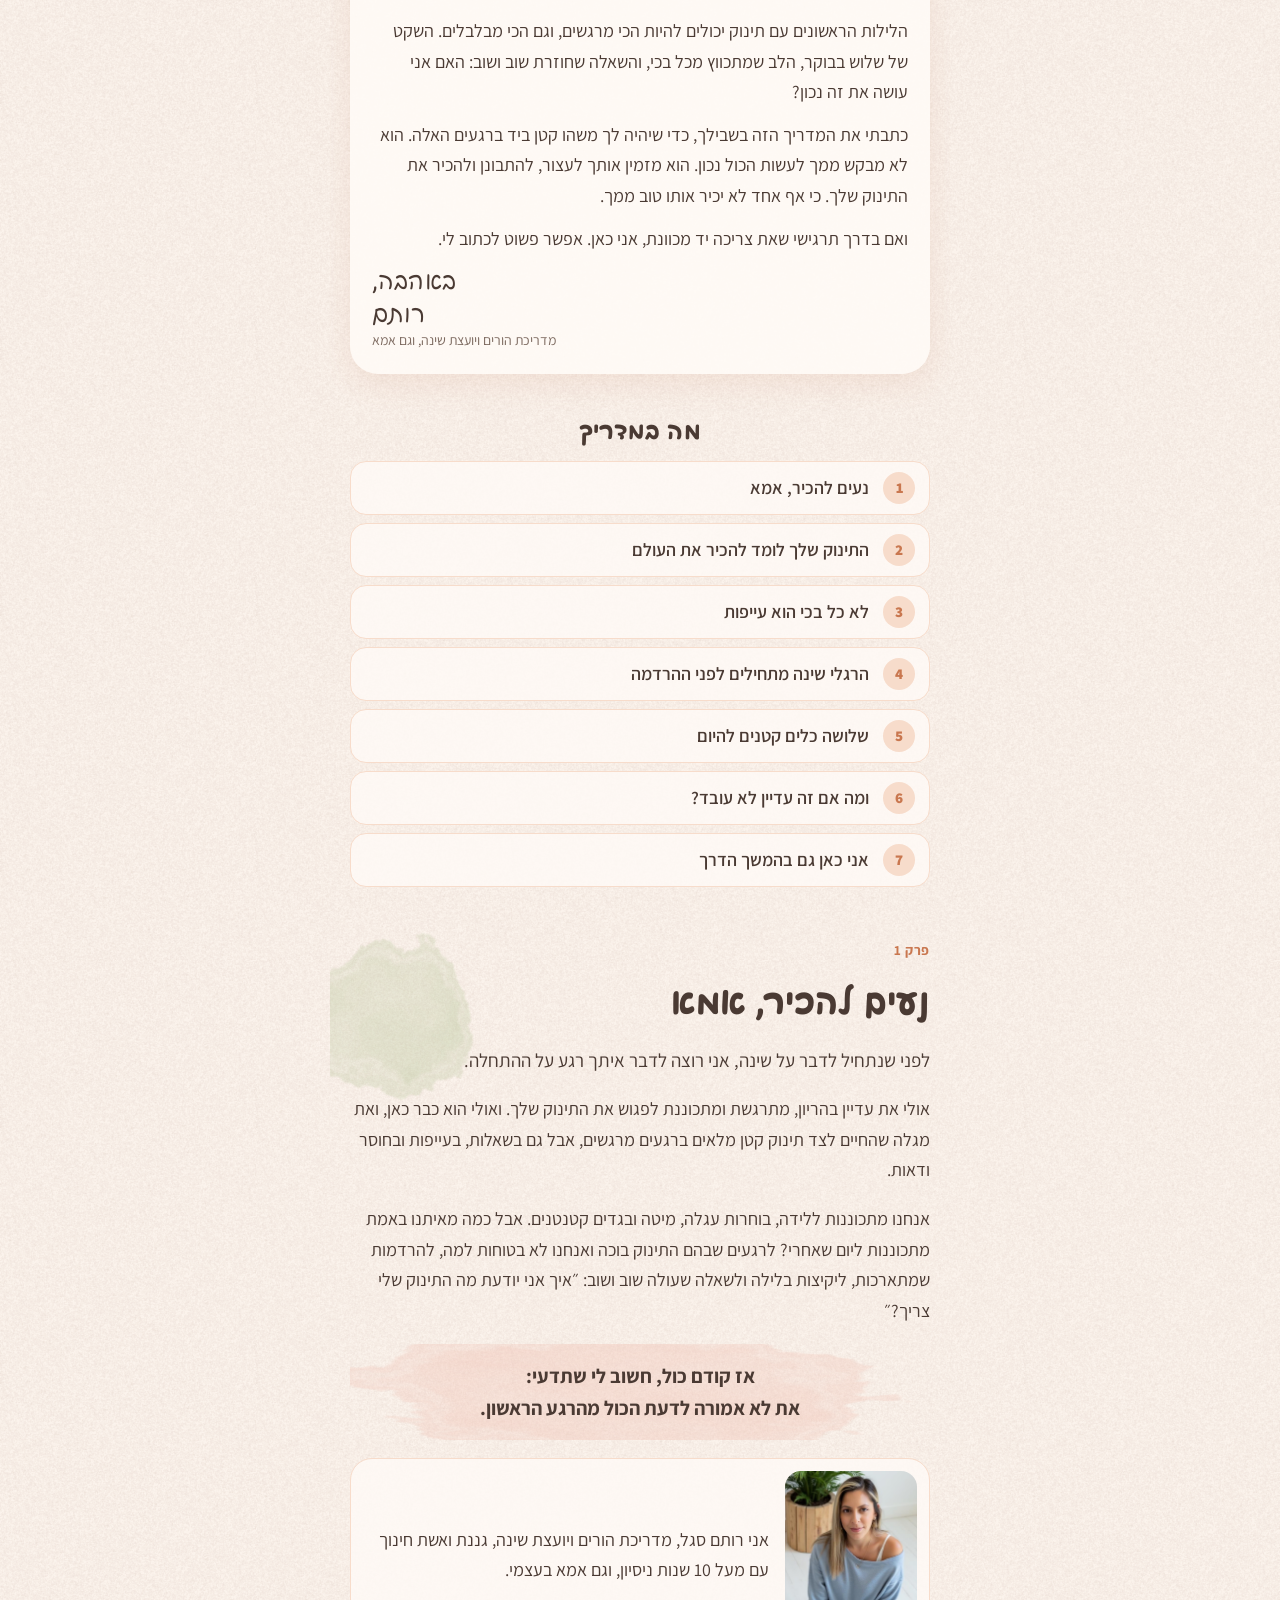
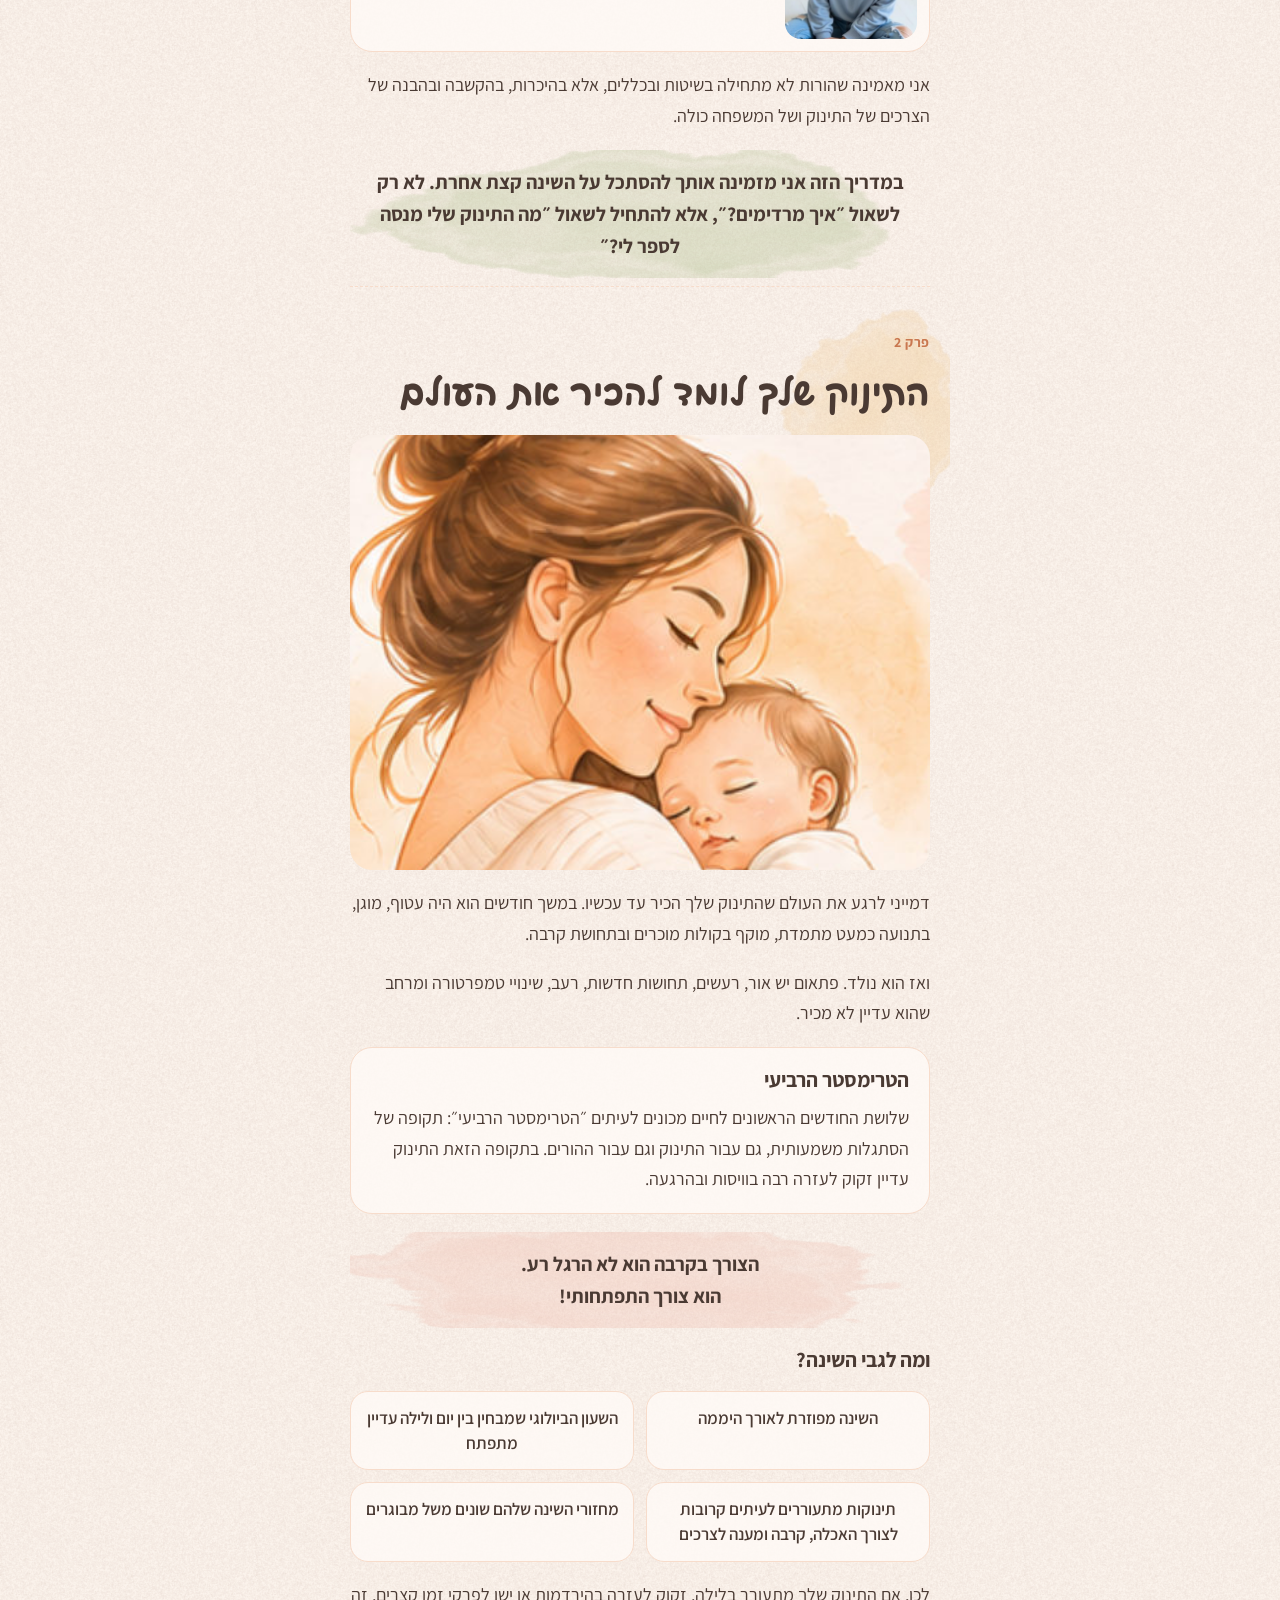
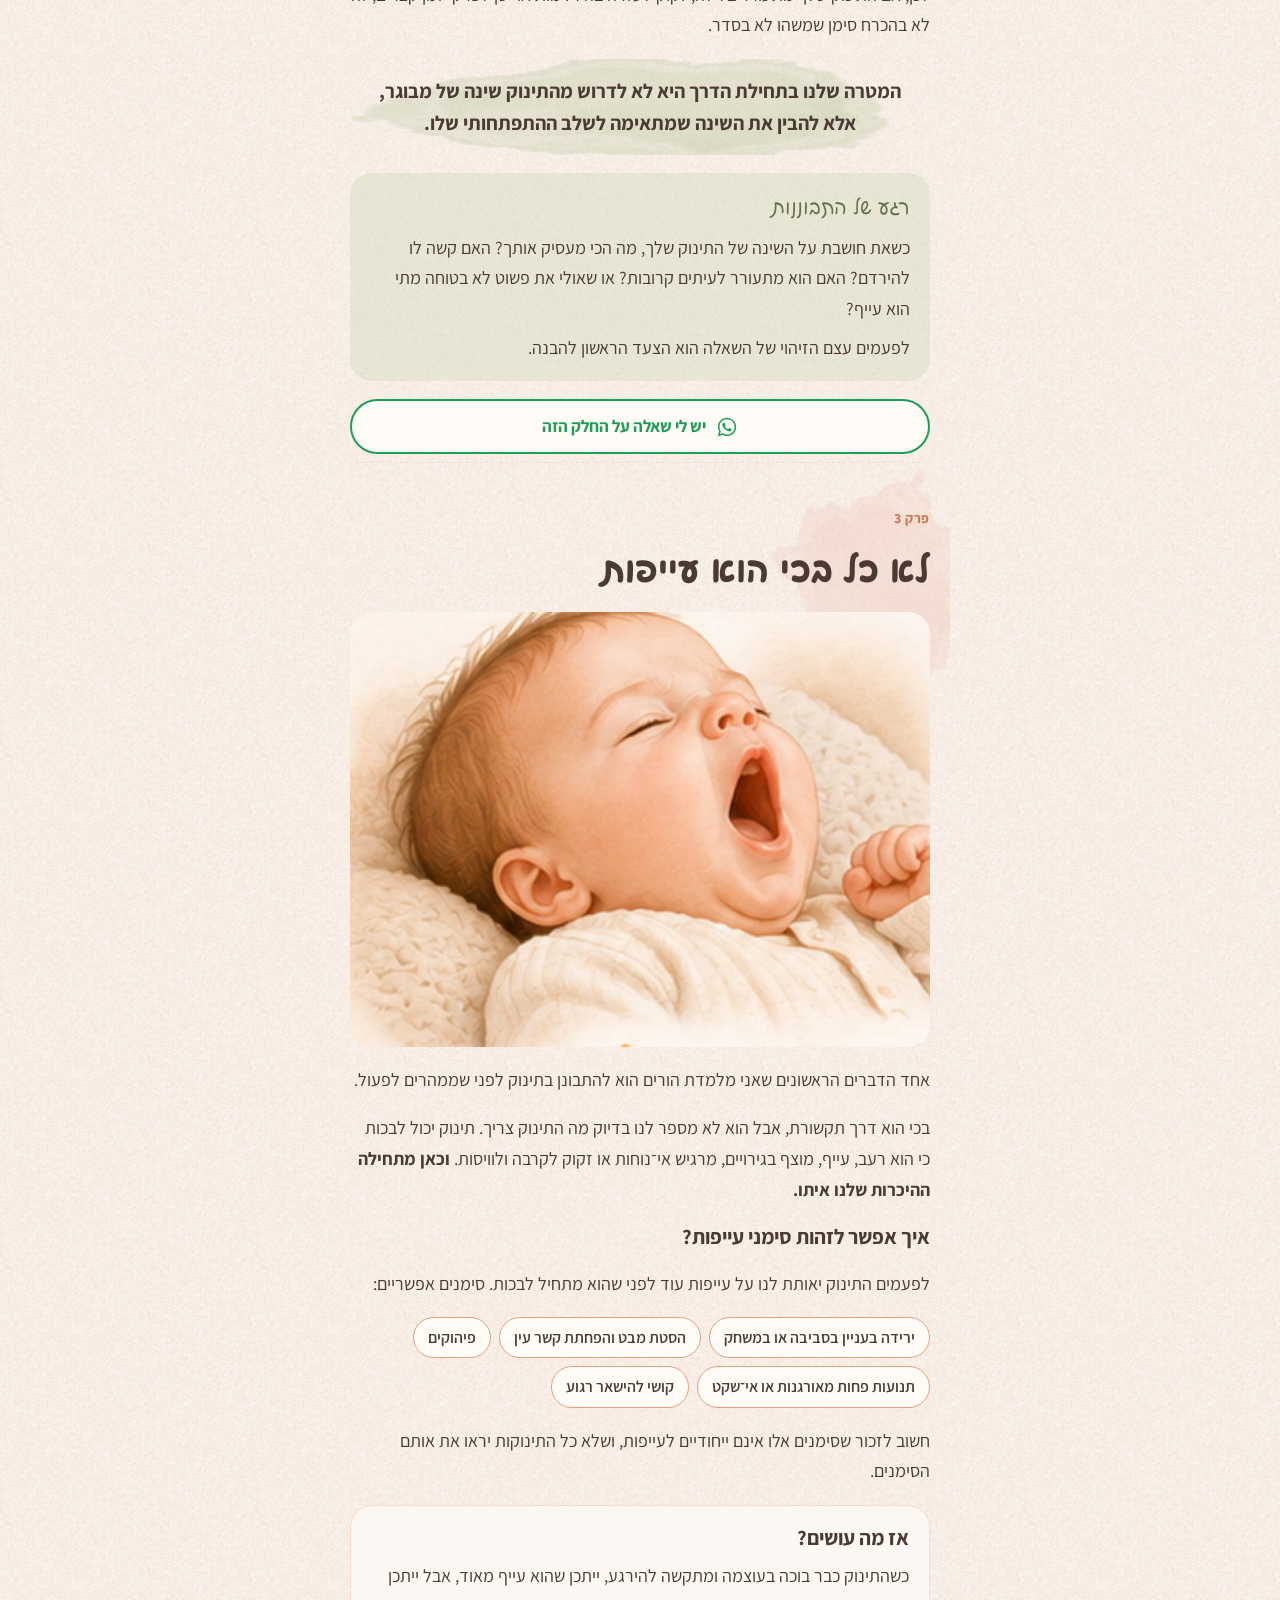
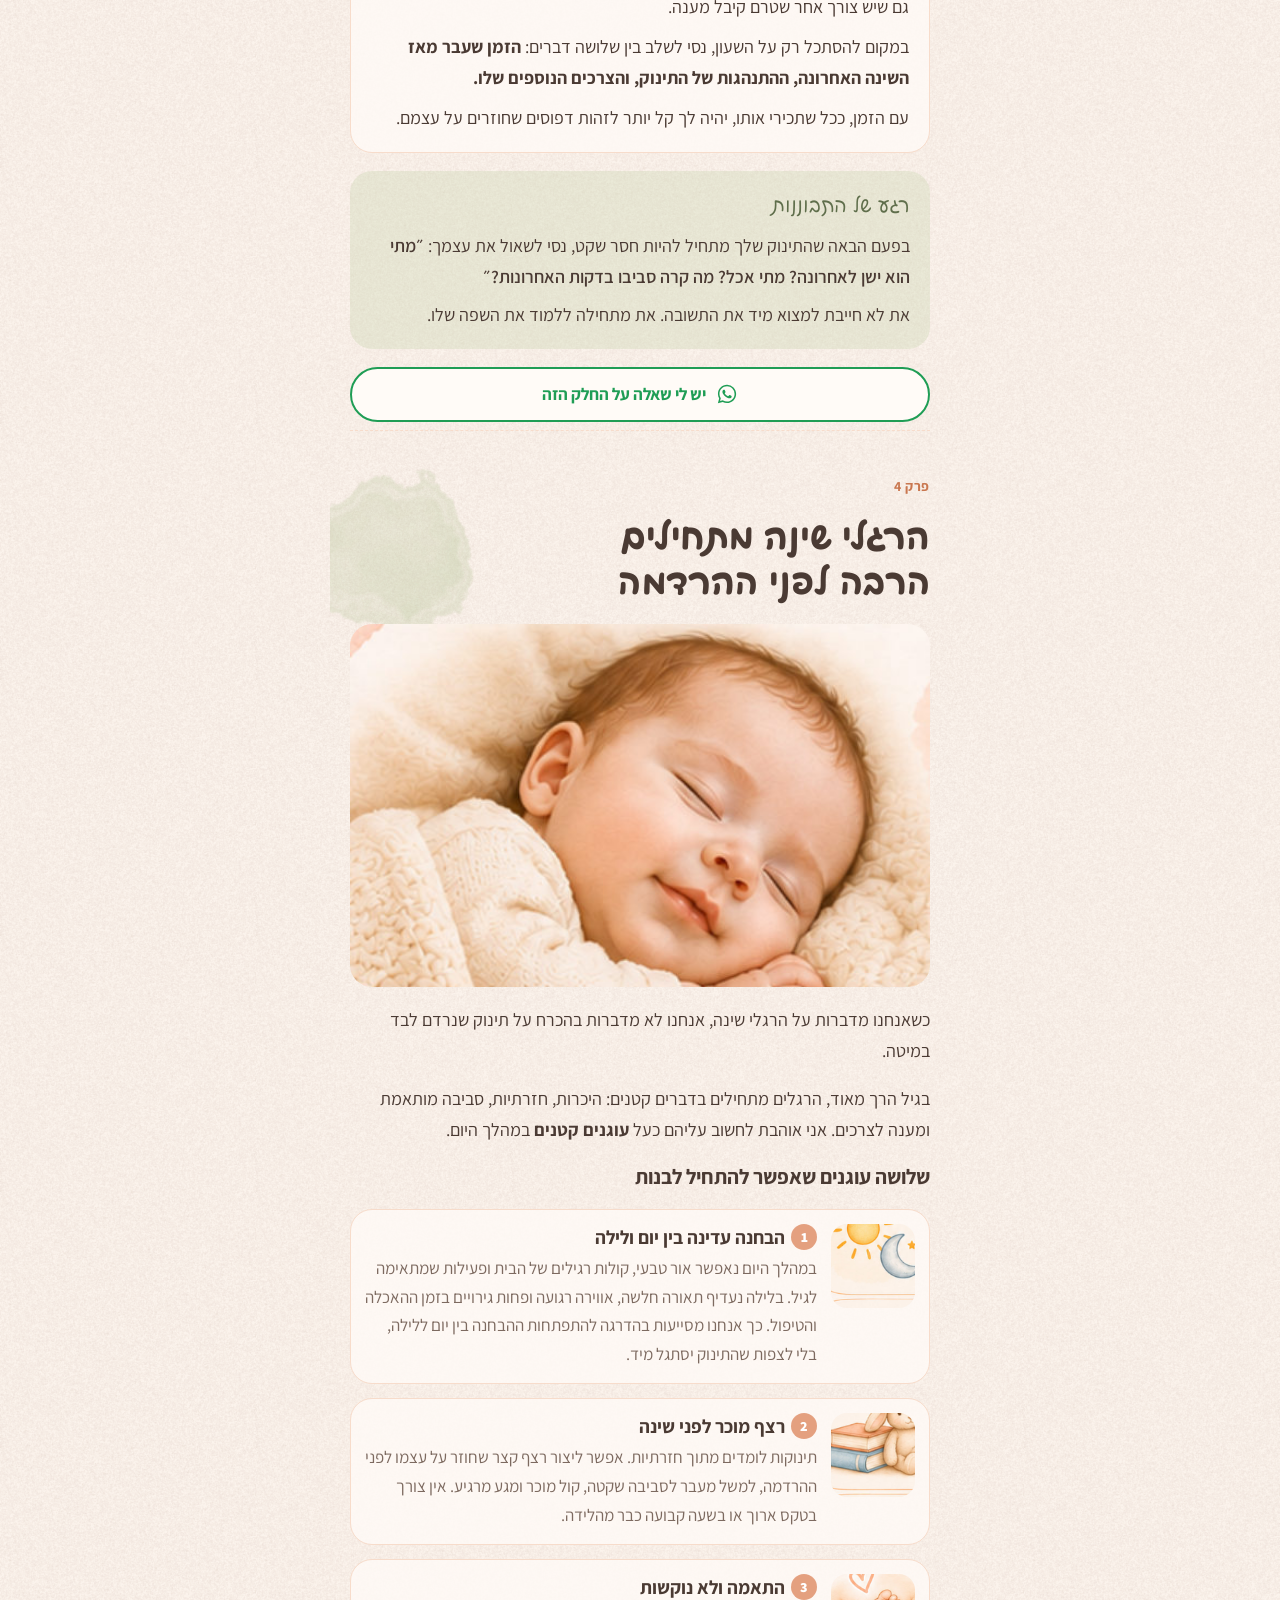
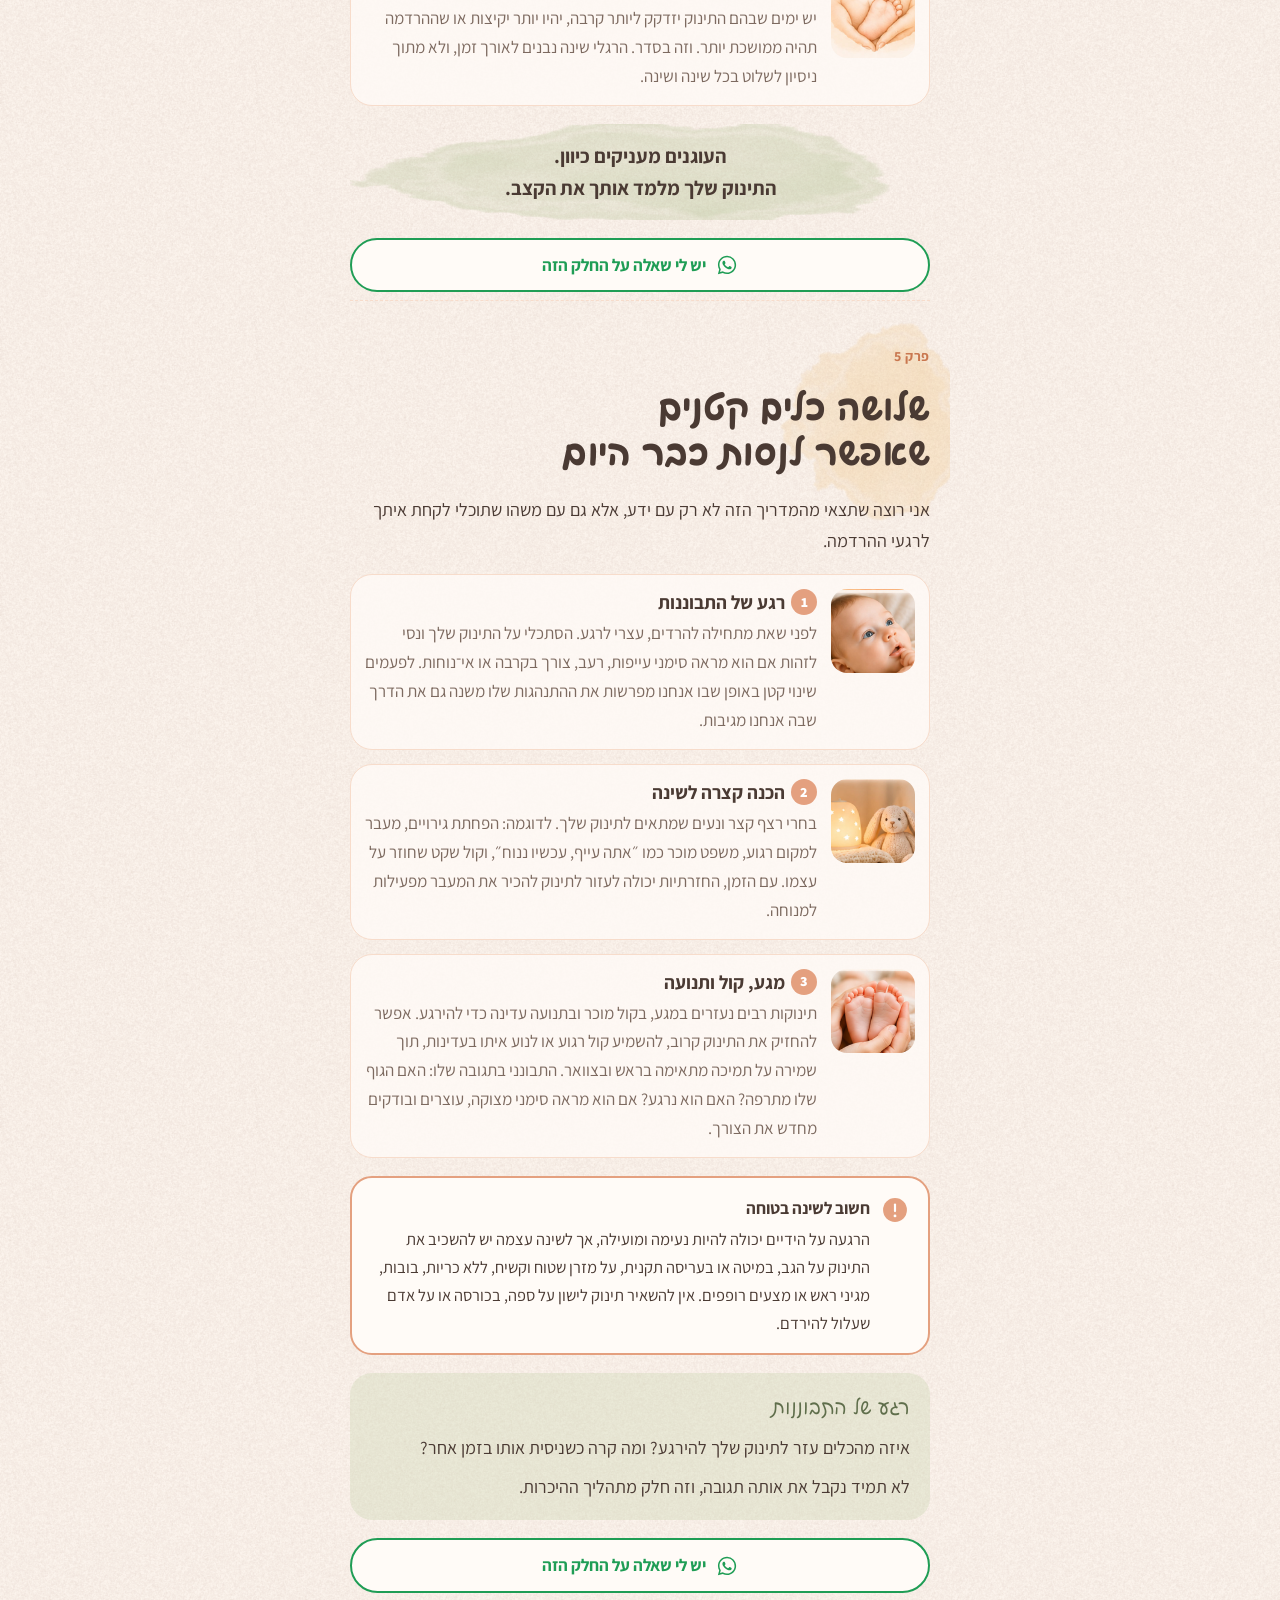
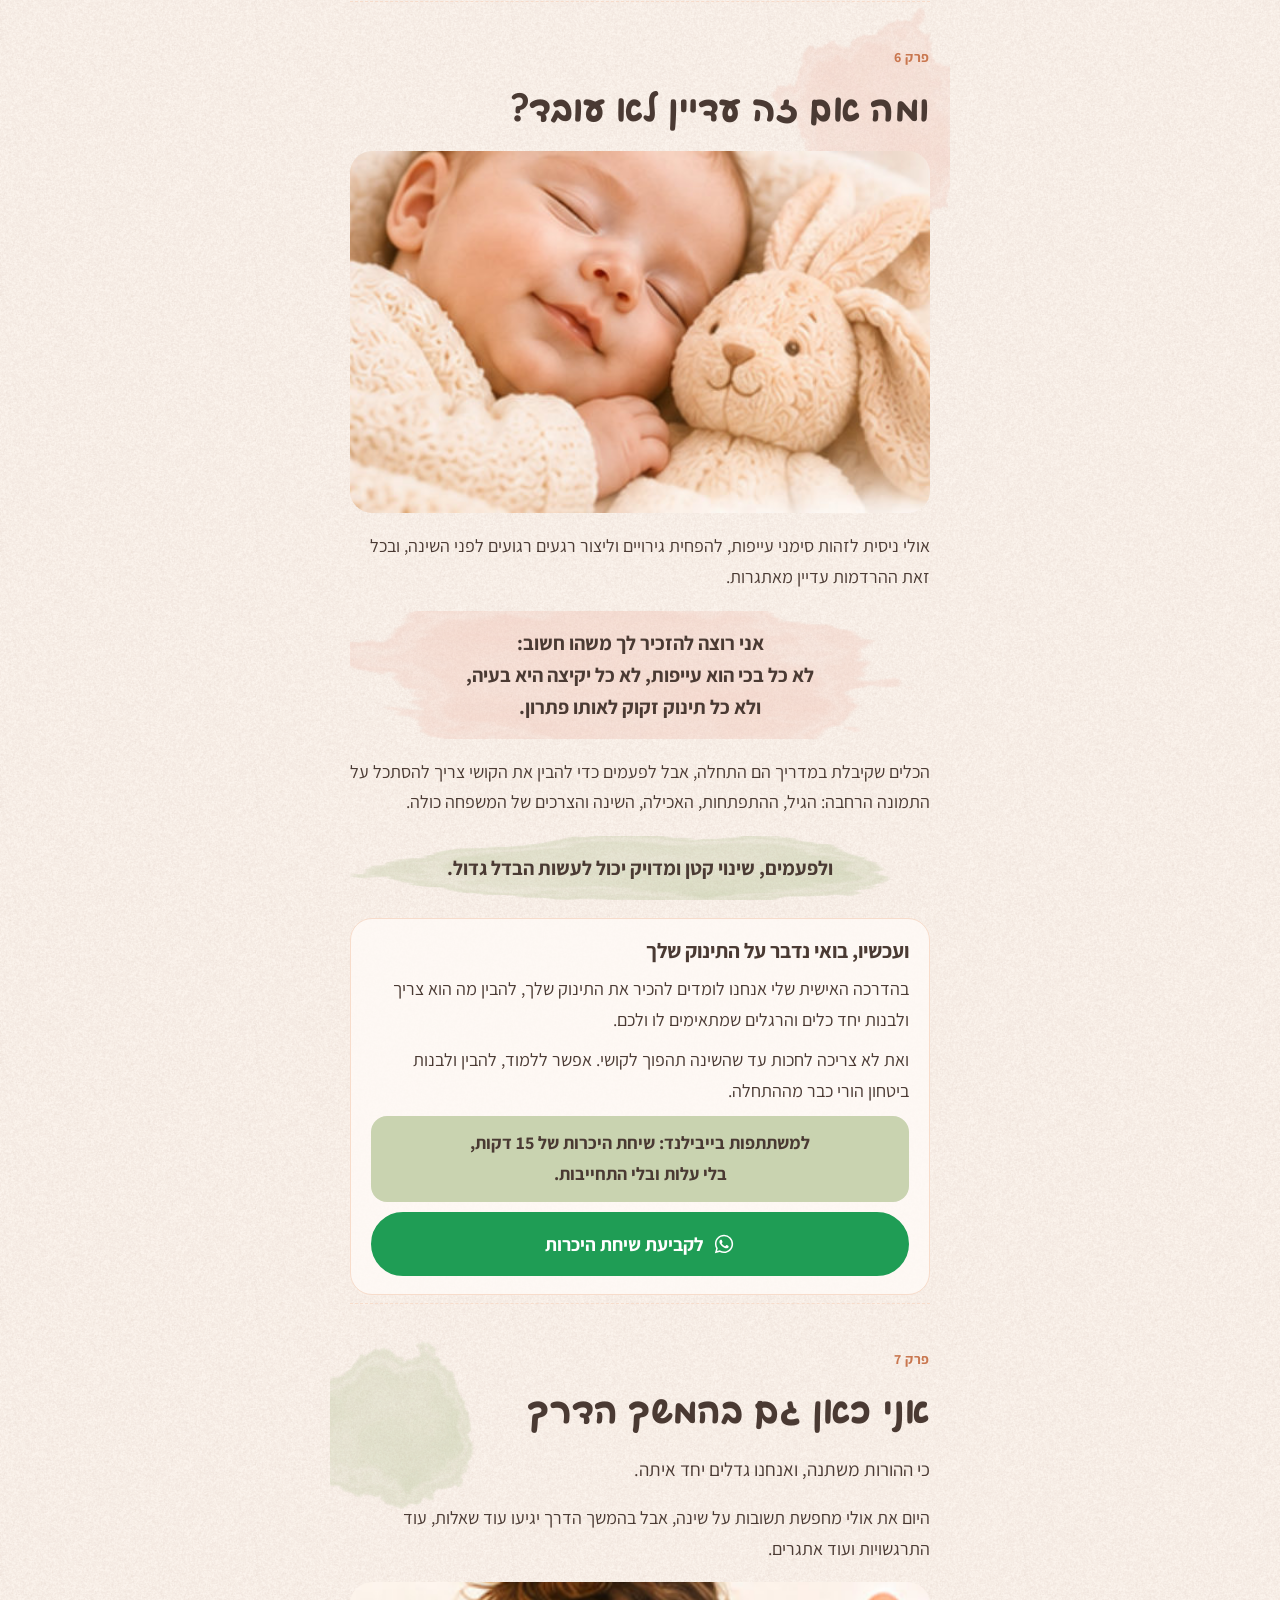
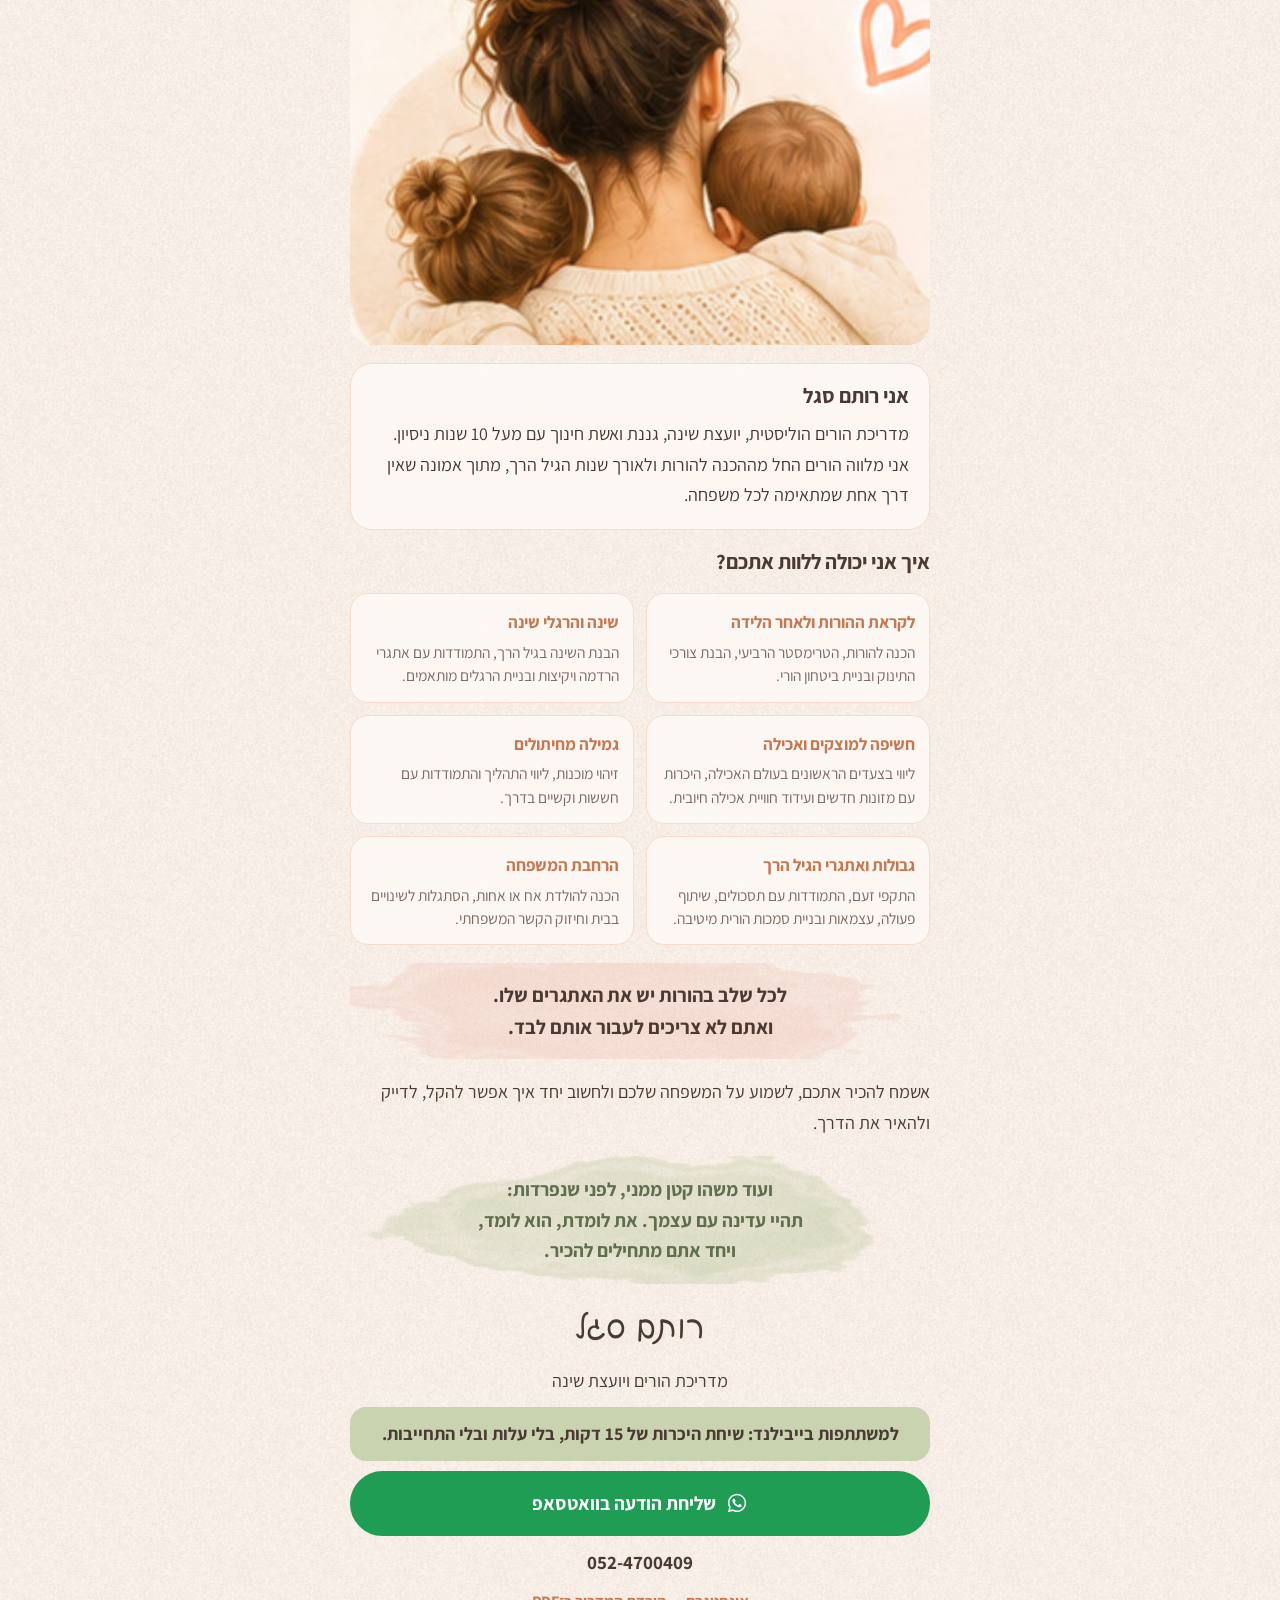
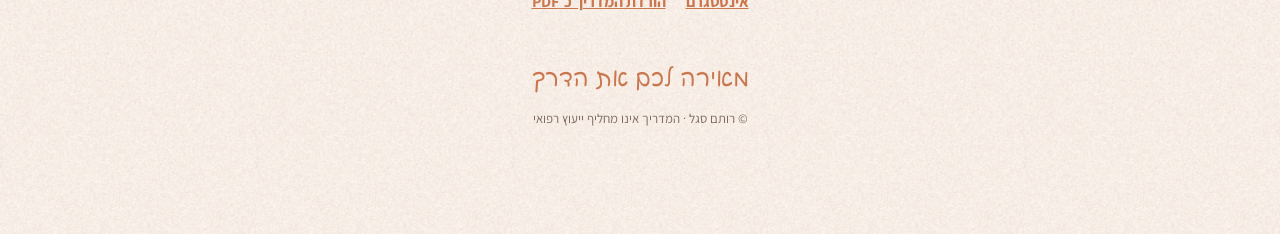
==== commit f8972c8b: "Warmer watercolor design, bigger logo, personal letter and new title - Hero: large logo, new headlin" ====
--- a/index.html
+++ b/index.html
@@ -3,15 +3,15 @@
 <head>
 <meta charset="utf-8">
 <meta name="viewport" content="width=device-width, initial-scale=1, viewport-fit=cover">
-<title>לילה טוב מתחיל בהיכרות | רותם סגל</title>
+<title>מה התינוק שלך מנסה לספר לך? | רותם סגל</title>
 <meta name="description" content="המדריך הראשון שלך להבנת השינה של התינוק, כבר מגיל לידה. מתנה מרותם סגל, מדריכת הורים ויועצת שינה.">
-<meta property="og:title" content="לילה טוב מתחיל בהיכרות">
+<meta property="og:title" content="מה התינוק שלך מנסה לספר לך?">
 <meta property="og:description" content="המדריך הראשון שלך להבנת השינה של התינוק, כבר מגיל לידה. מאת רותם סגל.">
 <meta property="og:image" content="https://itaylevi1302.github.io/rotem-guide/img/cover.jpg">
 <meta property="og:type" content="website">
 <meta name="theme-color" content="#FBF3EC">
 <meta name="color-scheme" content="light only">
-<link rel="icon" href="img/logo.jpg">
+<link rel="icon" href="img/logo-hd.png">
 <link rel="preconnect" href="https://fonts.googleapis.com">
 <link rel="preconnect" href="https://fonts.gstatic.com" crossorigin>
 <link rel="stylesheet" href="https://fonts.googleapis.com/css2?family=Assistant:wght@400;600;700;800&display=swap">
@@ -30,7 +30,7 @@
 [hidden]{display:none!important}
 html{scroll-behavior:smooth;scroll-padding-top:16px}
 @media (prefers-reduced-motion:reduce){html{scroll-behavior:auto}}
-body{margin:0;background:var(--paper);color:var(--ink);font-family:var(--body);font-size:18px;line-height:1.7;
+body{margin:0;background:var(--paper) url(img/grain.png);color:var(--ink);font-family:var(--body);font-size:18px;line-height:1.7;
   -webkit-text-size-adjust:100%;padding-bottom:calc(84px + env(safe-area-inset-bottom,0px))}
 img{max-width:100%;display:block}
 p{margin:0}
@@ -39,13 +39,16 @@
 .wrap{max-width:620px;margin:0 auto;padding-left:max(20px,env(safe-area-inset-left,0px));padding-right:max(20px,env(safe-area-inset-right,0px))}
 
 /* HERO */
-.hero{background:linear-gradient(180deg,var(--paper) 0%,var(--paper2) 100%);padding-top:calc(28px + env(safe-area-inset-top,0px));text-align:center;overflow:hidden}
-.hero .logo{width:118px;height:118px;border-radius:50%;margin:0 auto 18px;box-shadow:0 6px 24px rgba(201,119,79,.18)}
-.hero h1{font-family:var(--hand);font-size:clamp(38px,11vw,56px);line-height:1.15;color:var(--ink);
-  background:radial-gradient(ellipse at center,var(--blush) 0%,rgba(247,220,203,0) 72%);padding:10px 0}
-.hero .sub{font-size:20px;color:var(--soft);margin-top:10px}
+.hero{position:relative;isolation:isolate;padding-top:calc(18px + env(safe-area-inset-top,0px));text-align:center;overflow:hidden;
+  background:url(img/wash-peach.png) no-repeat right -120px top -90px/360px,url(img/wash-sage.png) no-repeat left -140px top 300px/380px,
+  url(img/wash-sun.png) no-repeat left -60px top -70px/240px,linear-gradient(180deg,rgba(251,243,236,0) 0%,var(--paper2) 100%)}
+.hero .logo{width:min(230px,62vw);height:auto;margin:0 auto 4px}
+.kicker{font-family:var(--hand);font-size:19px;color:var(--peach-deep);margin-top:6px}
+.hero h1{font-family:var(--hand);font-size:clamp(36px,10.5vw,54px);line-height:1.18;color:var(--ink);margin-top:4px;
+  background:url(img/wash-blush.png) no-repeat center/min(420px,100%) 140%;padding:16px 0}
+.hero .sub{font-size:19px;color:var(--soft);margin-top:8px;max-width:440px;margin-inline:auto}
 .mantra{margin:24px auto 0;max-width:420px;font-weight:700;font-size:19px;line-height:1.8;color:var(--ink);
-  background:rgba(201,211,176,.45);border-radius:28px;padding:14px 22px}
+  background:url(img/wash-sage.png) no-repeat center/115% 190%;border-radius:28px;padding:16px 22px}
 .hero .photo{margin-top:26px;width:100%;aspect-ratio:16/7;object-fit:cover;object-position:center 60%;
   -webkit-mask-image:linear-gradient(180deg,transparent 0,#000 22%);mask-image:linear-gradient(180deg,transparent 0,#000 22%)}
 .start{display:inline-flex;align-items:center;gap:10px;margin-top:22px;background:var(--peach-deep);color:#fff;text-decoration:none;
@@ -113,7 +116,7 @@
 .wa-btn svg{flex:0 0 22px}
 
 .about{display:grid;grid-template-columns:132px 1fr;gap:16px;align-items:center;background:var(--card);border:1px solid var(--blush);border-radius:var(--r);padding:12px}
-.about img{width:132px;height:168px;border-radius:16px;object-fit:cover;object-position:center 15%}
+.about img{width:132px;height:168px;border-radius:16px;object-fit:cover;object-position:center 25%}
 .about div{min-width:0}
 
 .services{display:grid;grid-template-columns:1fr 1fr;gap:12px}
@@ -127,6 +130,30 @@
 .links{display:flex;justify-content:center;gap:20px;flex-wrap:wrap;font-size:16px}
 .links a{color:var(--peach-deep);font-weight:700}
 
+.ch{position:relative;isolation:isolate}
+main{overflow-x:clip}
+.ch::before{content:"";position:absolute;z-index:-1;pointer-events:none;width:230px;height:230px;top:6px;right:-70px;
+  background:url(img/wash-blush.png) no-repeat center/contain;opacity:.9}
+.ch:nth-of-type(3n+2)::before{background-image:url(img/wash-sage.png);right:auto;left:-80px}
+.ch:nth-of-type(3n)::before{background-image:url(img/wash-sun.png)}
+.box,.step,.facts div,.services div,.toc a,.about,.door-note{background:rgba(255,251,247,.82)}
+.pull{background:url(img/wash-blush.png) no-repeat center/112% 160%;background-color:transparent}
+.pull.sage{background:url(img/wash-sage.png) no-repeat center/112% 160%}
+
+/* LETTER */
+.letter{position:relative;margin:34px 0 8px;padding:26px 22px 24px;border-radius:28px;background:rgba(255,251,247,.9);
+  box-shadow:0 10px 30px rgba(201,119,79,.12);display:flex;flex-direction:column;gap:12px}
+.letter::before{content:"";position:absolute;inset:-26px -18px auto auto;width:150px;height:150px;z-index:-1;
+  background:url(img/wash-peach.png) no-repeat center/contain}
+.letter .portrait{width:132px;height:132px;border-radius:50%;object-fit:cover;object-position:center 22%;margin:-70px auto 0;
+  border:5px solid #fff;box-shadow:0 0 0 7px rgba(228,160,127,.35)}
+.letter .eyebrow{text-align:center}
+.letter .hello{font-family:var(--hand);font-size:26px;color:var(--peach-deep)}
+.letter p{font-size:18px}
+.letter .sign{font-family:var(--hand);font-size:24px;line-height:1.35;color:var(--ink);text-align:left}
+.letter .sign small{display:block;font-family:var(--body);font-size:14px;color:var(--soft)}
+.ps{font-weight:700;font-size:19px;line-height:1.6;text-align:center;color:var(--sage-ink);padding:18px 14px;
+  background:url(img/wash-sage.png) no-repeat center/105% 150%}
 footer{padding-block:36px 20px;text-align:center;font-family:var(--hand);font-size:24px;color:var(--peach-deep)}
 footer small{display:block;font-family:var(--body);font-size:13px;color:var(--soft);margin-top:8px}
 
@@ -148,9 +175,10 @@
 
 <header class="hero">
   <div class="wrap">
-    <img class="logo" src="img/logo.jpg" alt="הלוגו של רותם סגל, מאירה לכם את הדרך" width="236" height="236">
-    <h1>לילה טוב<br>מתחיל בהיכרות</h1>
-    <p class="sub">המדריך הראשון שלך להבנת השינה של התינוק, כבר מגיל לידה</p>
+    <img class="logo" src="img/logo-hd.png" alt="הלוגו של רותם סגל, מאירה לכם את הדרך" width="377" height="377">
+    <p class="kicker">לילה טוב מתחיל בהיכרות</p>
+    <h1>מה התינוק שלך<br>מנסה לספר לך?</h1>
+    <p class="sub">מדריך קטן ואישי להבנת השינה של התינוק, כבר מגיל לידה. מתנה ממני אלייך.</p>
     <p class="mantra">לא כל בכי הוא עייפות,<br>לא כל יקיצה היא בעיה,<br>ולא כל תינוק זקוק לאותו פתרון.</p>
     <p class="ask">איפה את עכשיו?</p>
     <div class="doors">
@@ -175,6 +203,16 @@
     <div class="doors"><a class="start" href="#crying">לפרק 3</a><a class="start ghost" href="#tools">לפרק 5</a></div>
   </div>
 </div>
+
+<section class="letter" id="letter" aria-label="מכתב מרותם">
+  <img class="portrait" src="img/rotem-portrait.jpg" alt="רותם סגל" width="714" height="683">
+  <span class="eyebrow">לפני שמתחילים, כמה מילים ממני</span>
+  <p class="hello">אמא יקרה,</p>
+  <p>הלילות הראשונים עם תינוק יכולים להיות הכי מרגשים, וגם הכי מבלבלים. השקט של שלוש בבוקר, הלב שמתכווץ מכל בכי, והשאלה שחוזרת שוב ושוב: האם אני עושה את זה נכון?</p>
+  <p>כתבתי את המדריך הזה בשבילך, כדי שיהיה לך משהו קטן ביד ברגעים האלה. הוא לא מבקש ממך לעשות הכול נכון. הוא מזמין אותך לעצור, להתבונן ולהכיר את התינוק שלך. כי אף אחד לא יכיר אותו טוב ממך.</p>
+  <p>ואם בדרך תרגישי שאת צריכה יד מכוונת, אני כאן. אפשר פשוט לכתוב לי.</p>
+  <p class="sign">באהבה,<br>רותם<small>מדריכת הורים ויועצת שינה, וגם אמא</small></p>
+</section>
 
 <nav class="toc" aria-label="תוכן המדריך">
   <h2>מה במדריך</h2>
@@ -198,7 +236,7 @@
   <p>אנחנו מתכוננות ללידה, בוחרות עגלה, מיטה ובגדים קטנטנים. אבל כמה מאיתנו באמת מתכוננות ליום שאחרי? לרגעים שבהם התינוק בוכה ואנחנו לא בטוחות למה, להרדמות שמתארכות, ליקיצות בלילה ולשאלה שעולה שוב ושוב: ״איך אני יודעת מה התינוק שלי צריך?״</p>
   <p class="pull">אז קודם כול, חשוב לי שתדעי:<br>את לא אמורה לדעת הכול מהרגע הראשון.</p>
   <div class="about">
-    <img src="img/rotem.jpg" alt="רותם סגל" loading="lazy">
+    <img src="img/rotem-portrait.jpg" alt="רותם סגל" loading="lazy">
     <div><p>אני רותם סגל, מדריכת הורים ויועצת שינה, גננת ואשת חינוך עם מעל 10 שנות ניסיון, וגם אמא בעצמי.</p></div>
   </div>
   <p>אני מאמינה שהורות לא מתחילה בשיטות ובכללים, אלא בהיכרות, בהקשבה ובהבנה של הצרכים של התינוק ושל המשפחה כולה.</p>
@@ -356,6 +394,7 @@
   </div>
   <p class="pull">לכל שלב בהורות יש את האתגרים שלו.<br>ואתם לא צריכים לעבור אותם לבד.</p>
   <p>אשמח להכיר אתכם, לשמוע על המשפחה שלכם ולחשוב יחד איך אפשר להקל, לדייק ולהאיר את הדרך.</p>
+  <p class="ps">ועוד משהו קטן ממני, לפני שנפרדות:<br>תהיי עדינה עם עצמך. את לומדת, הוא לומד,<br>ויחד אתם מתחילים להכיר.</p>
   <div class="contact">
     <span class="name">רותם סגל</span>
     <span>מדריכת הורים ויועצת שינה</span>
@@ -383,16 +422,23 @@
   var PHONE='972524700409', GUIDE='״לילה טוב מתחיל בהיכרות״';
   // GoatCounter site code (e.g. 'rotemguide'). Empty = no counting.
   var GC_CODE='rotemsegal';
+  var FROM_QR=/[?&]src=qr(&|$)/.test(location.search);
   function count(name,title){
     try{ if(window.goatcounter && goatcounter.count) goatcounter.count({path:name,title:title||name,event:true}) }catch(e){}
   }
   if(GC_CODE){
     var s=document.createElement('script'); s.async=true; s.src='https://gc.zgo.at/count.js';
     s.setAttribute('data-goatcounter','https://'+GC_CODE+'.goatcounter.com/count');
-    s.onload=function(){ if(/[?&]src=qr\b/.test(location.search)) count('qr-scan','סריקת QR') };
     document.head.appendChild(s);
-  }
-  if(/[?&]src=qr\b/.test(location.search)){ try{history.replaceState(null,'',location.pathname+location.hash)}catch(e){} }
+    if(FROM_QR){
+      var tries=0, t=setInterval(function(){
+        tries++;
+        if(window.goatcounter && goatcounter.count){ clearInterval(t); setTimeout(function(){count('qr-scan','סריקת QR')},300) }
+        else if(tries>50) clearInterval(t);
+      },200);
+    }
+  }
+  if(FROM_QR){ try{history.replaceState(null,'',location.pathname+location.hash)}catch(e){} }
 
   var door=null;
   try{door=localStorage.getItem('rotem-door')}catch(e){}
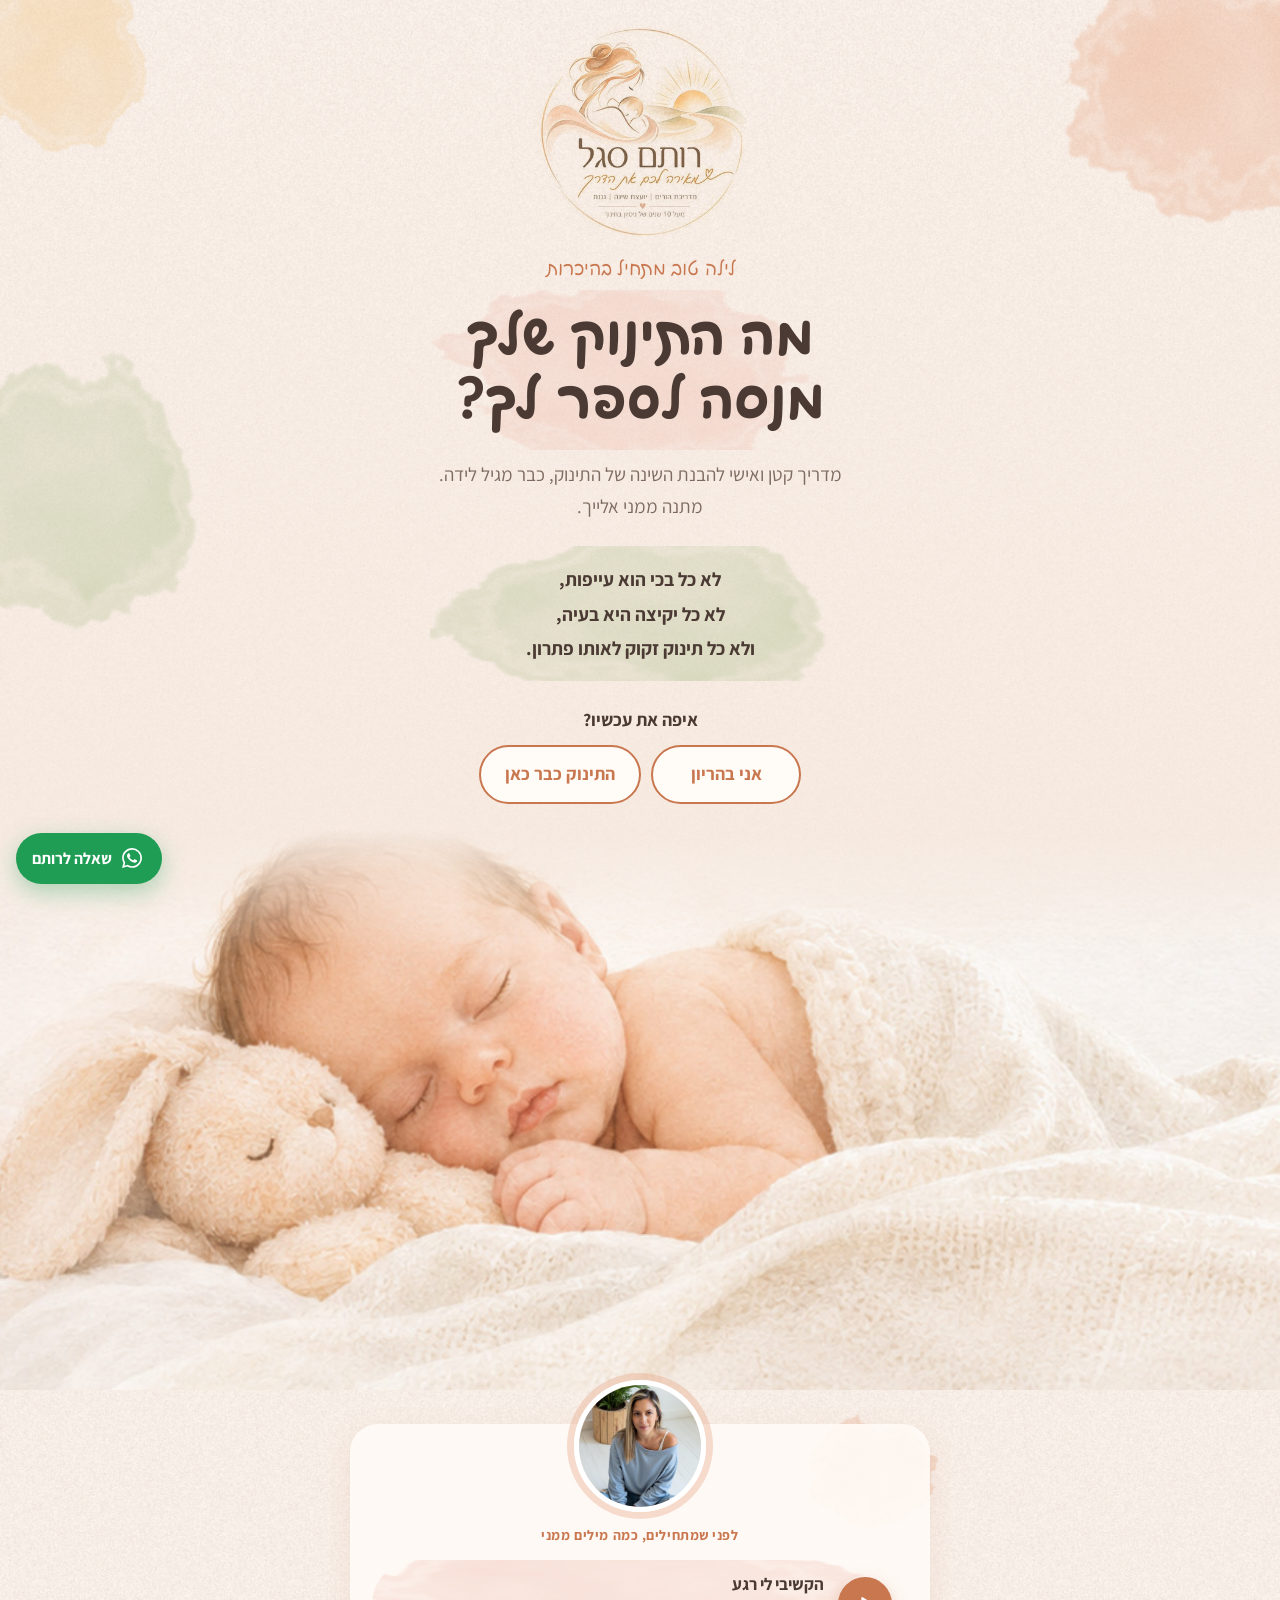
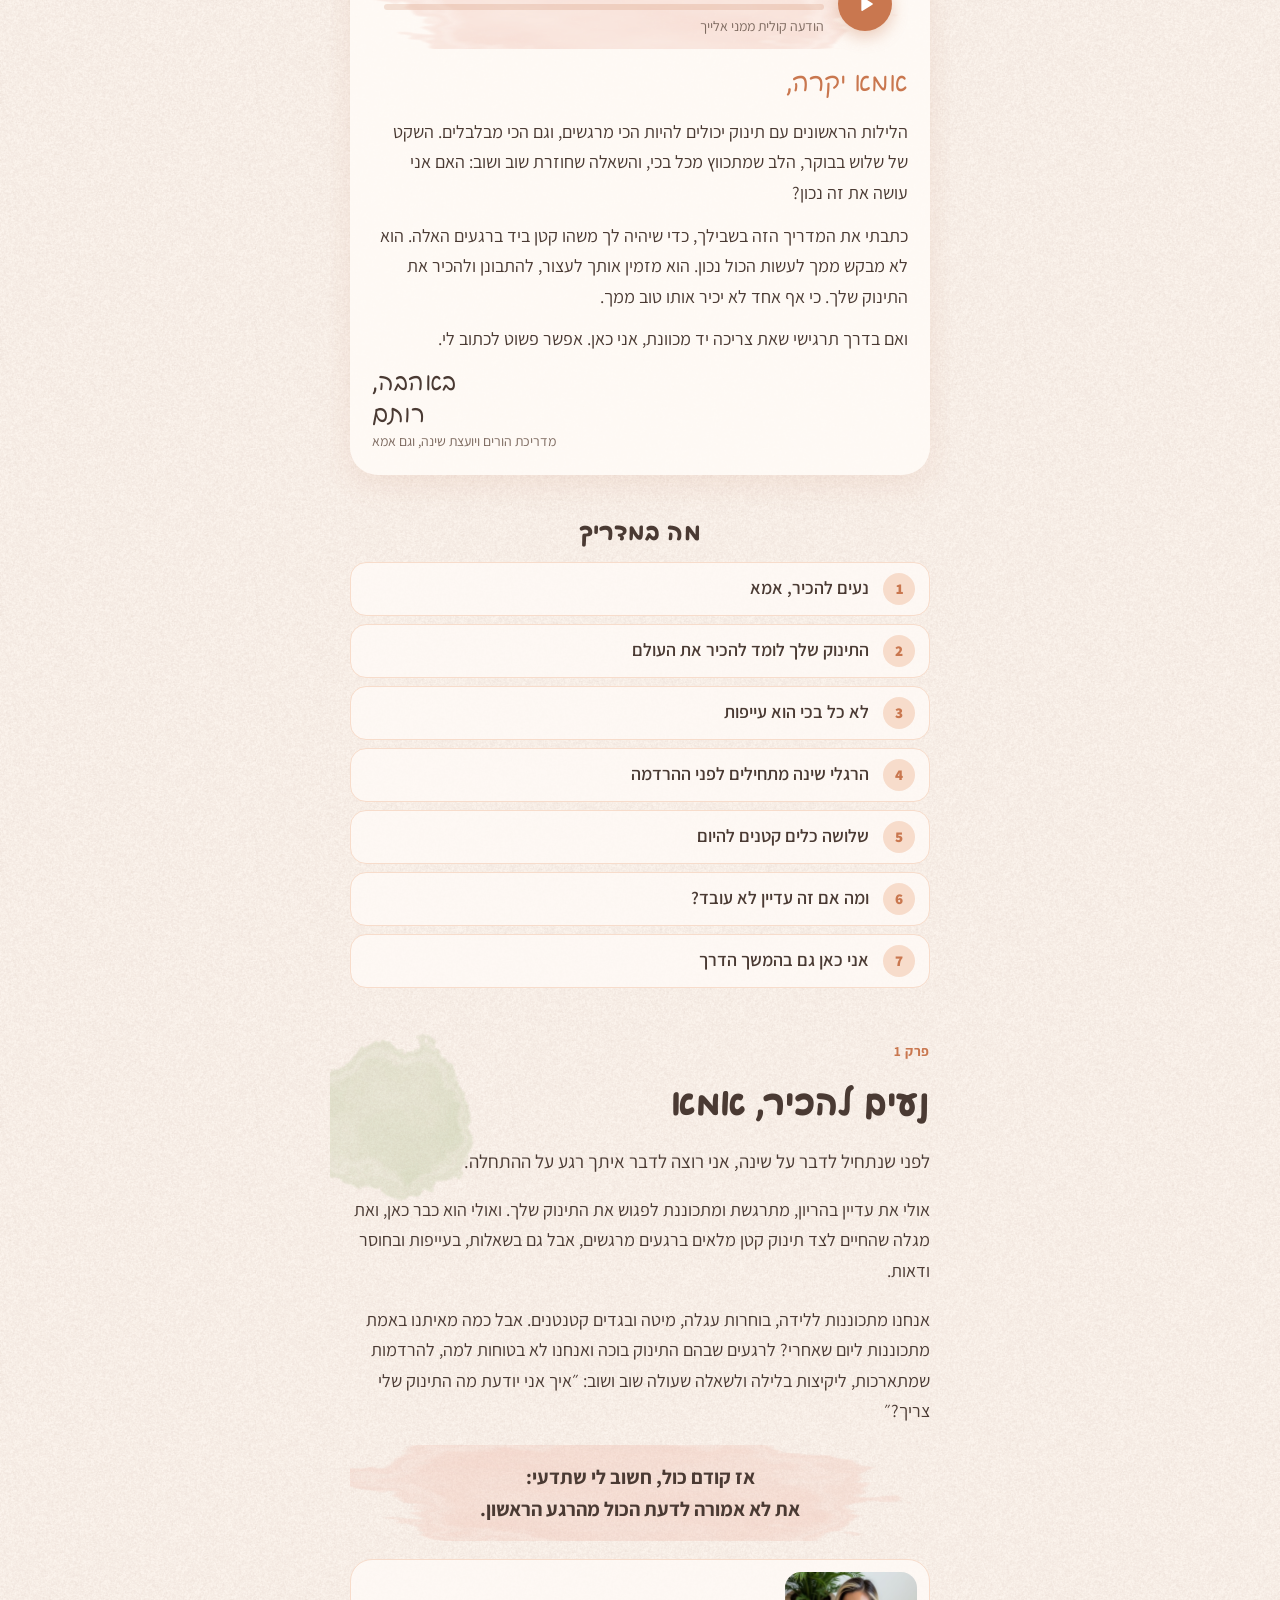
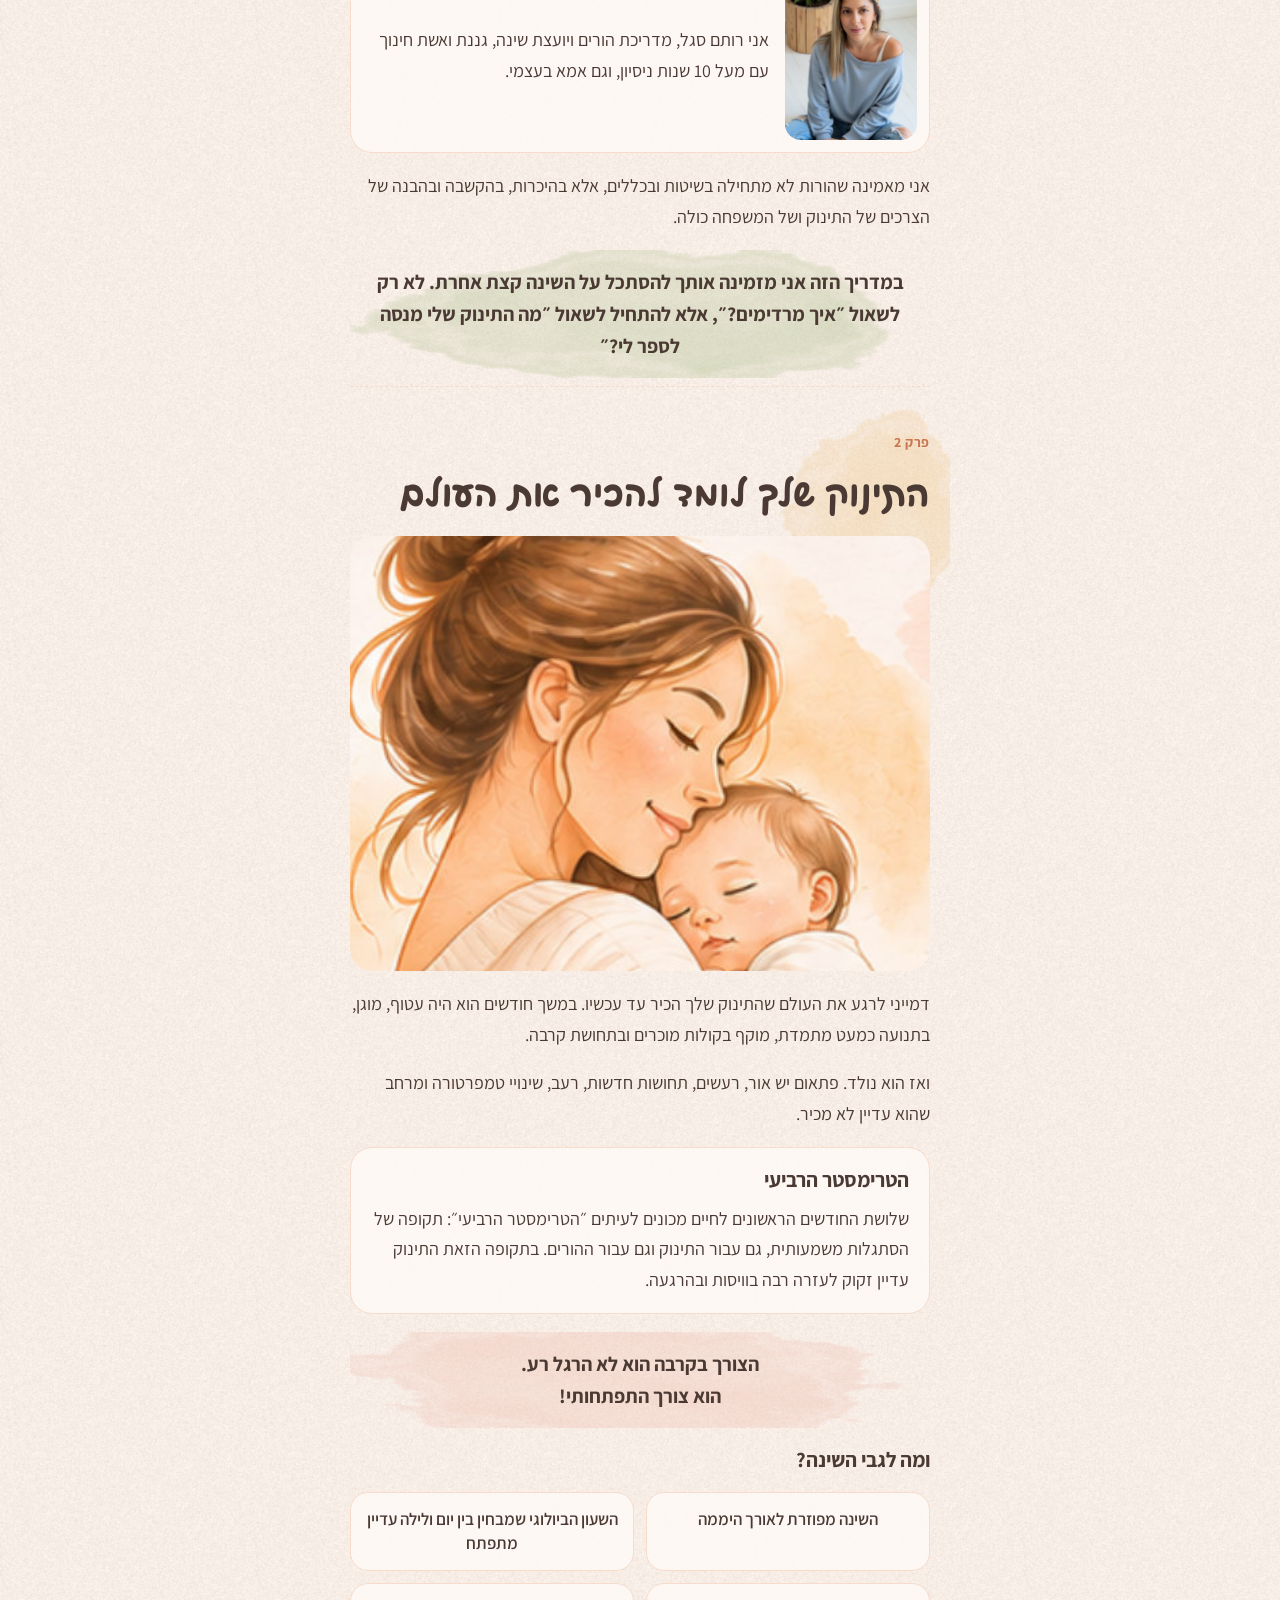
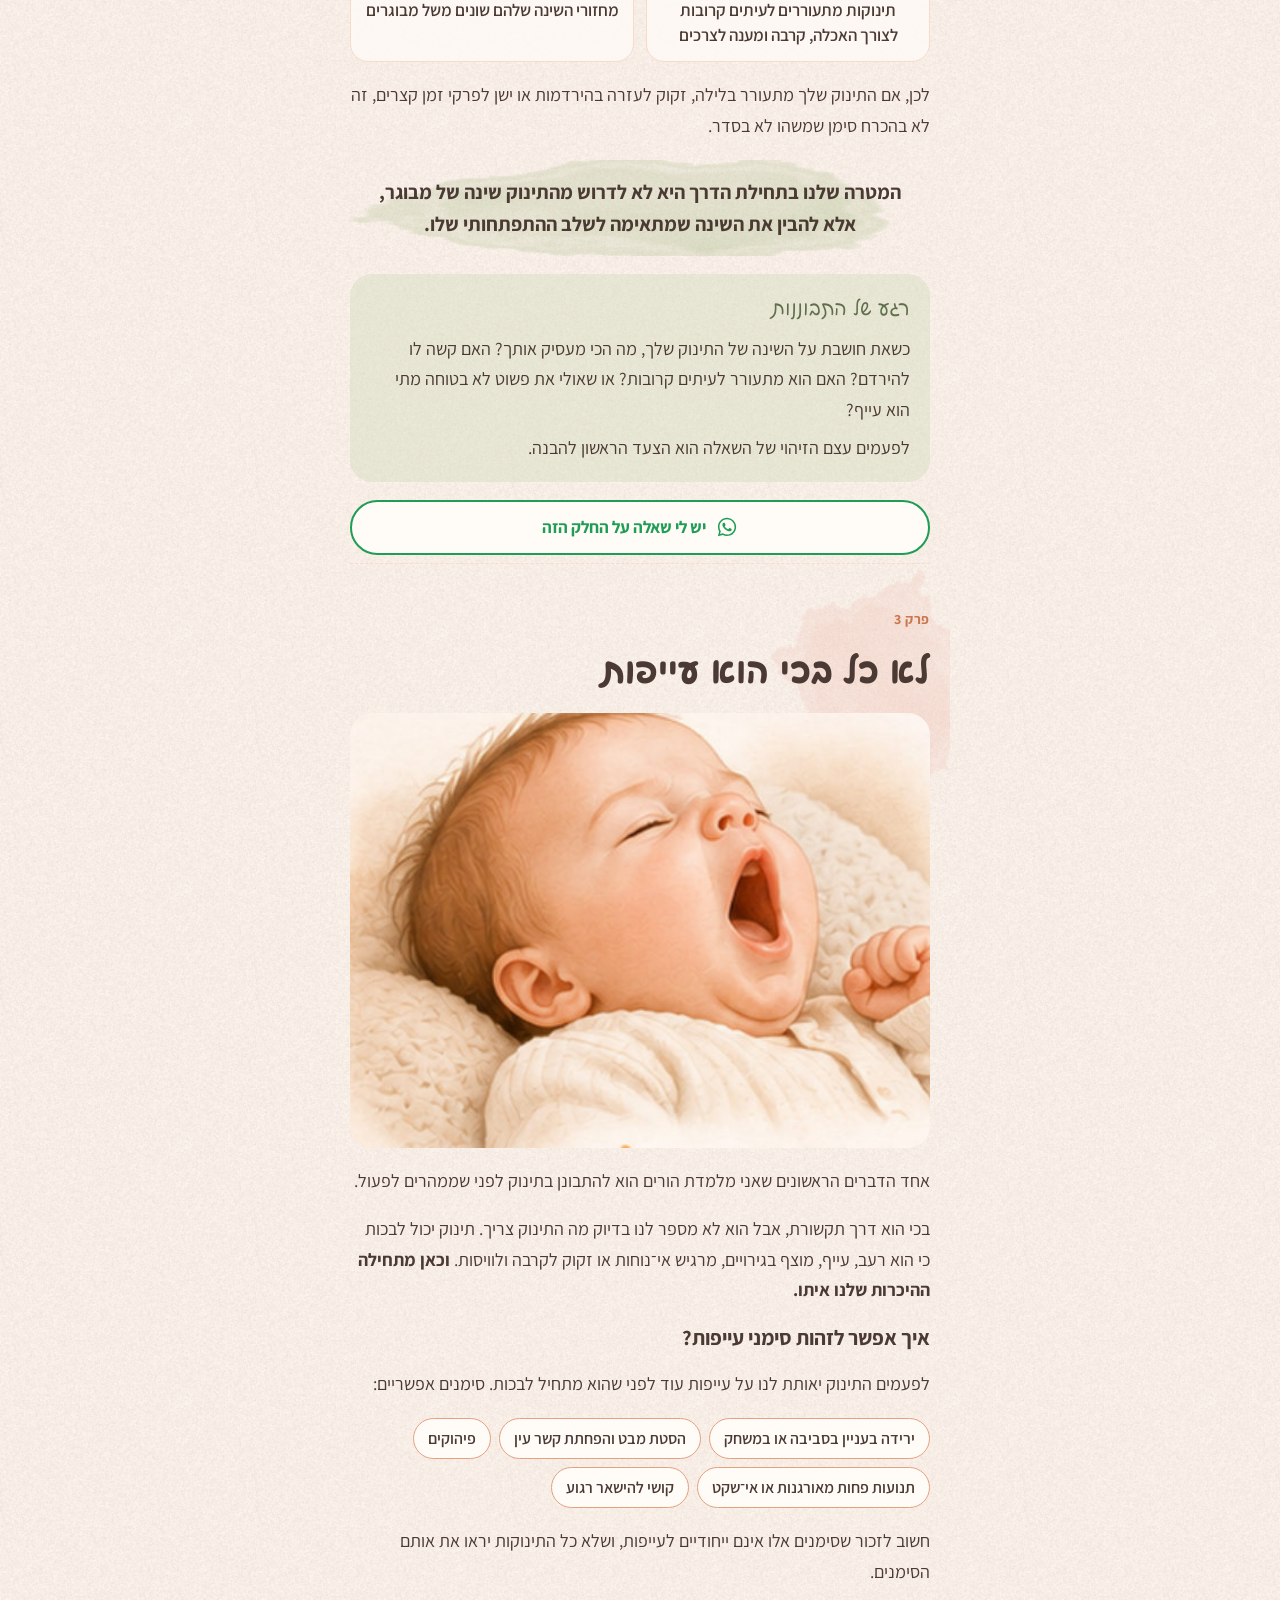
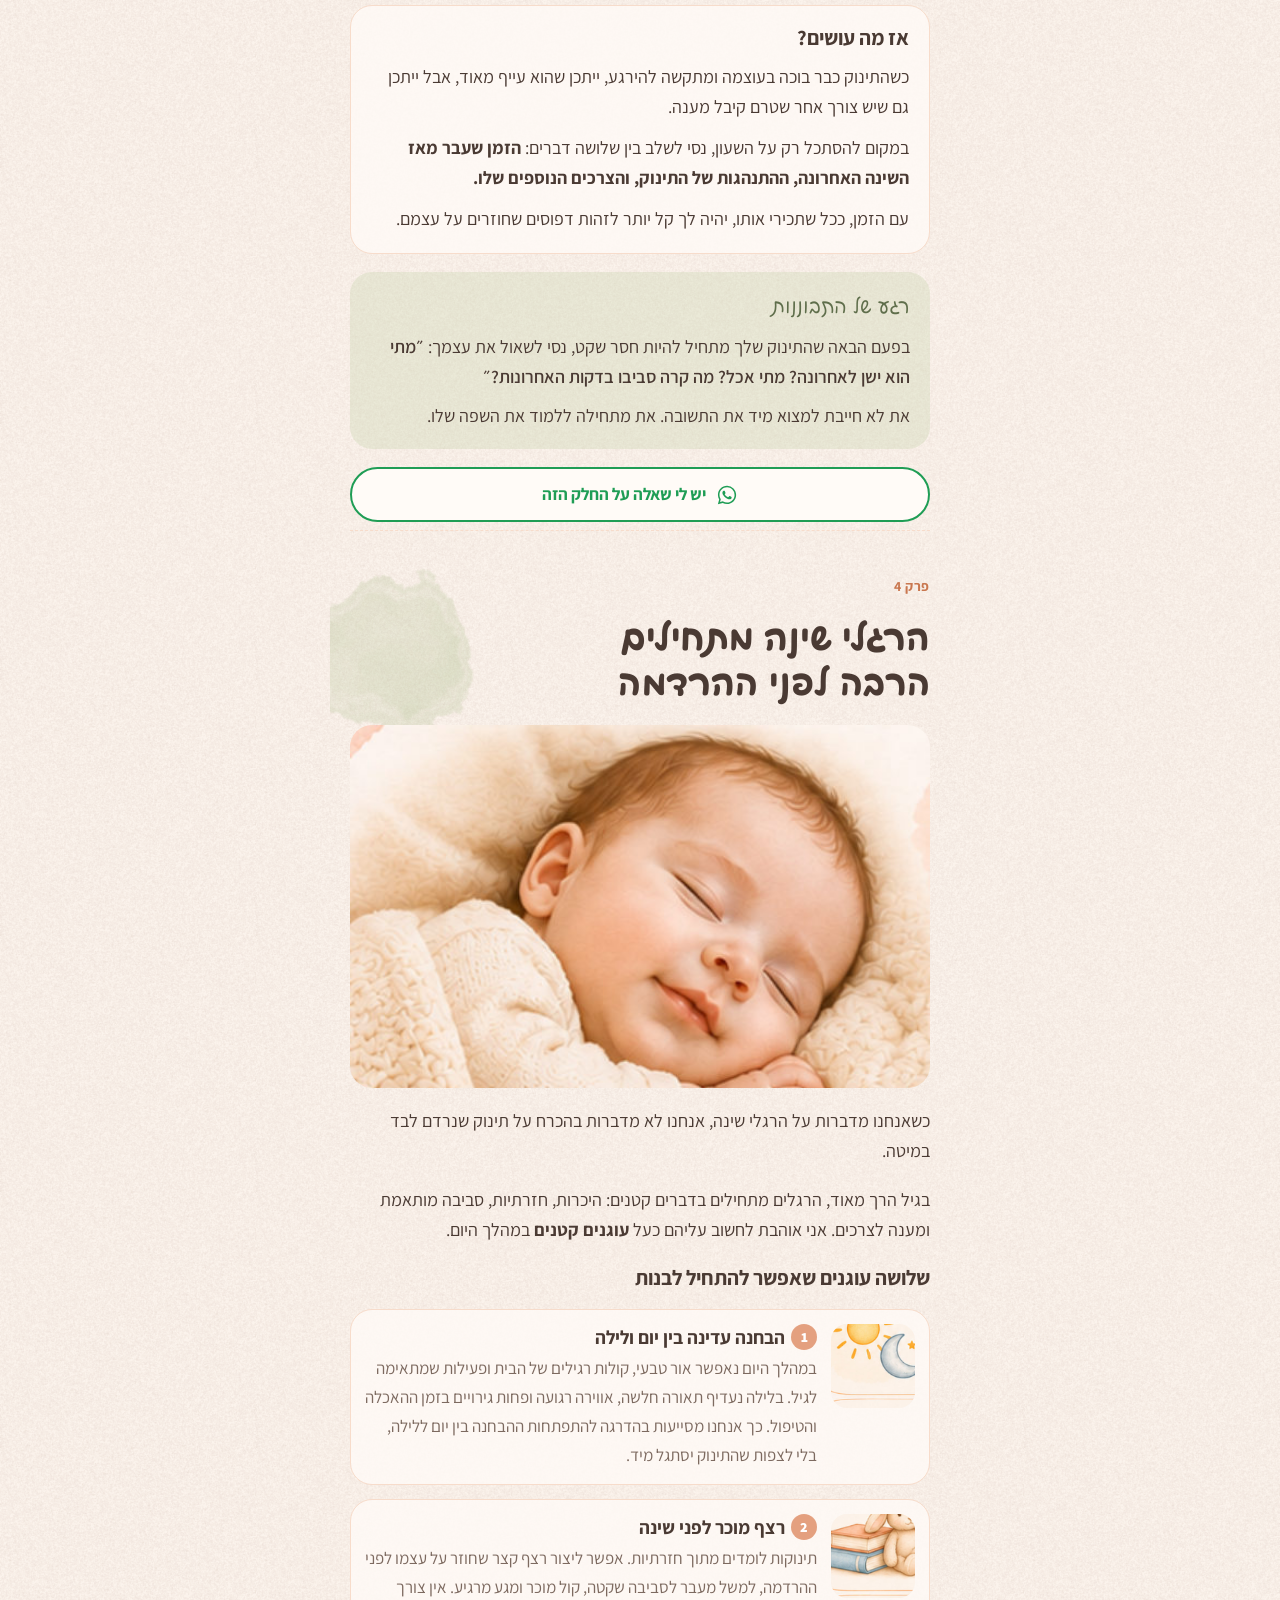
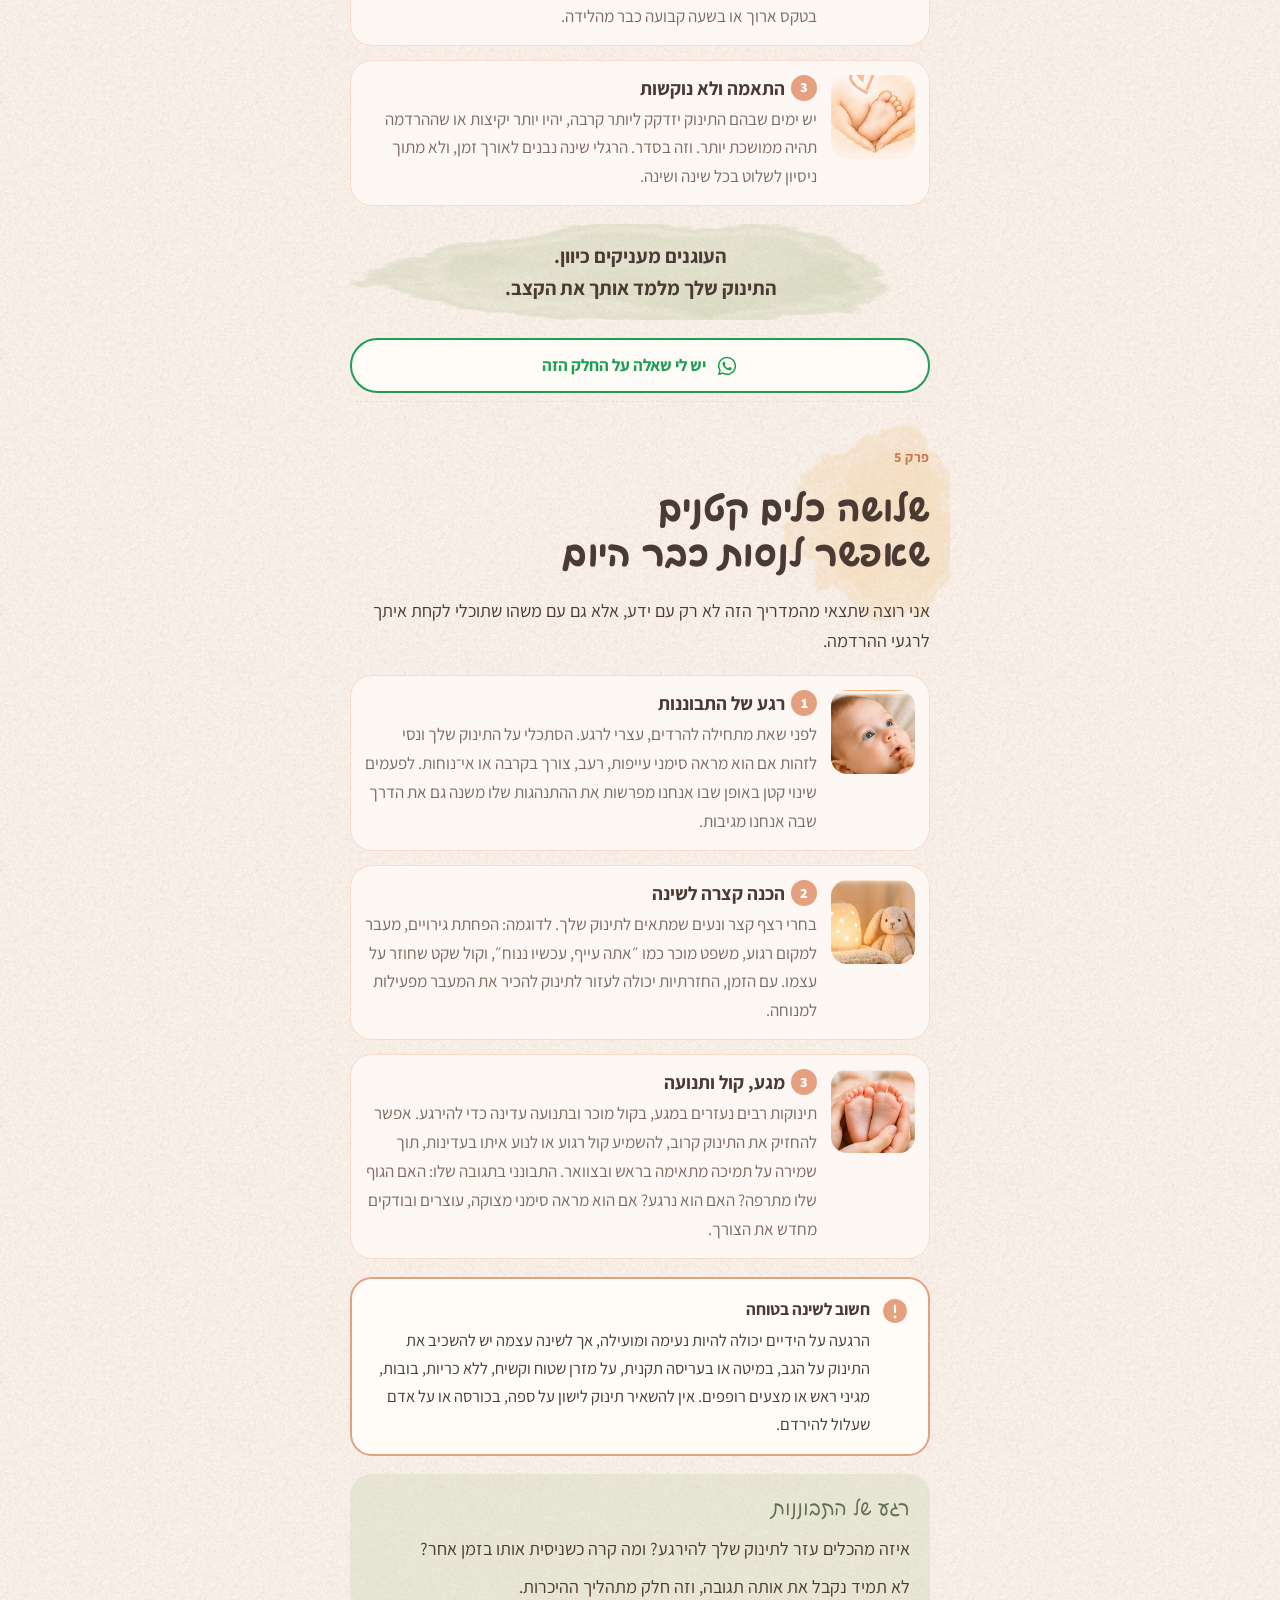
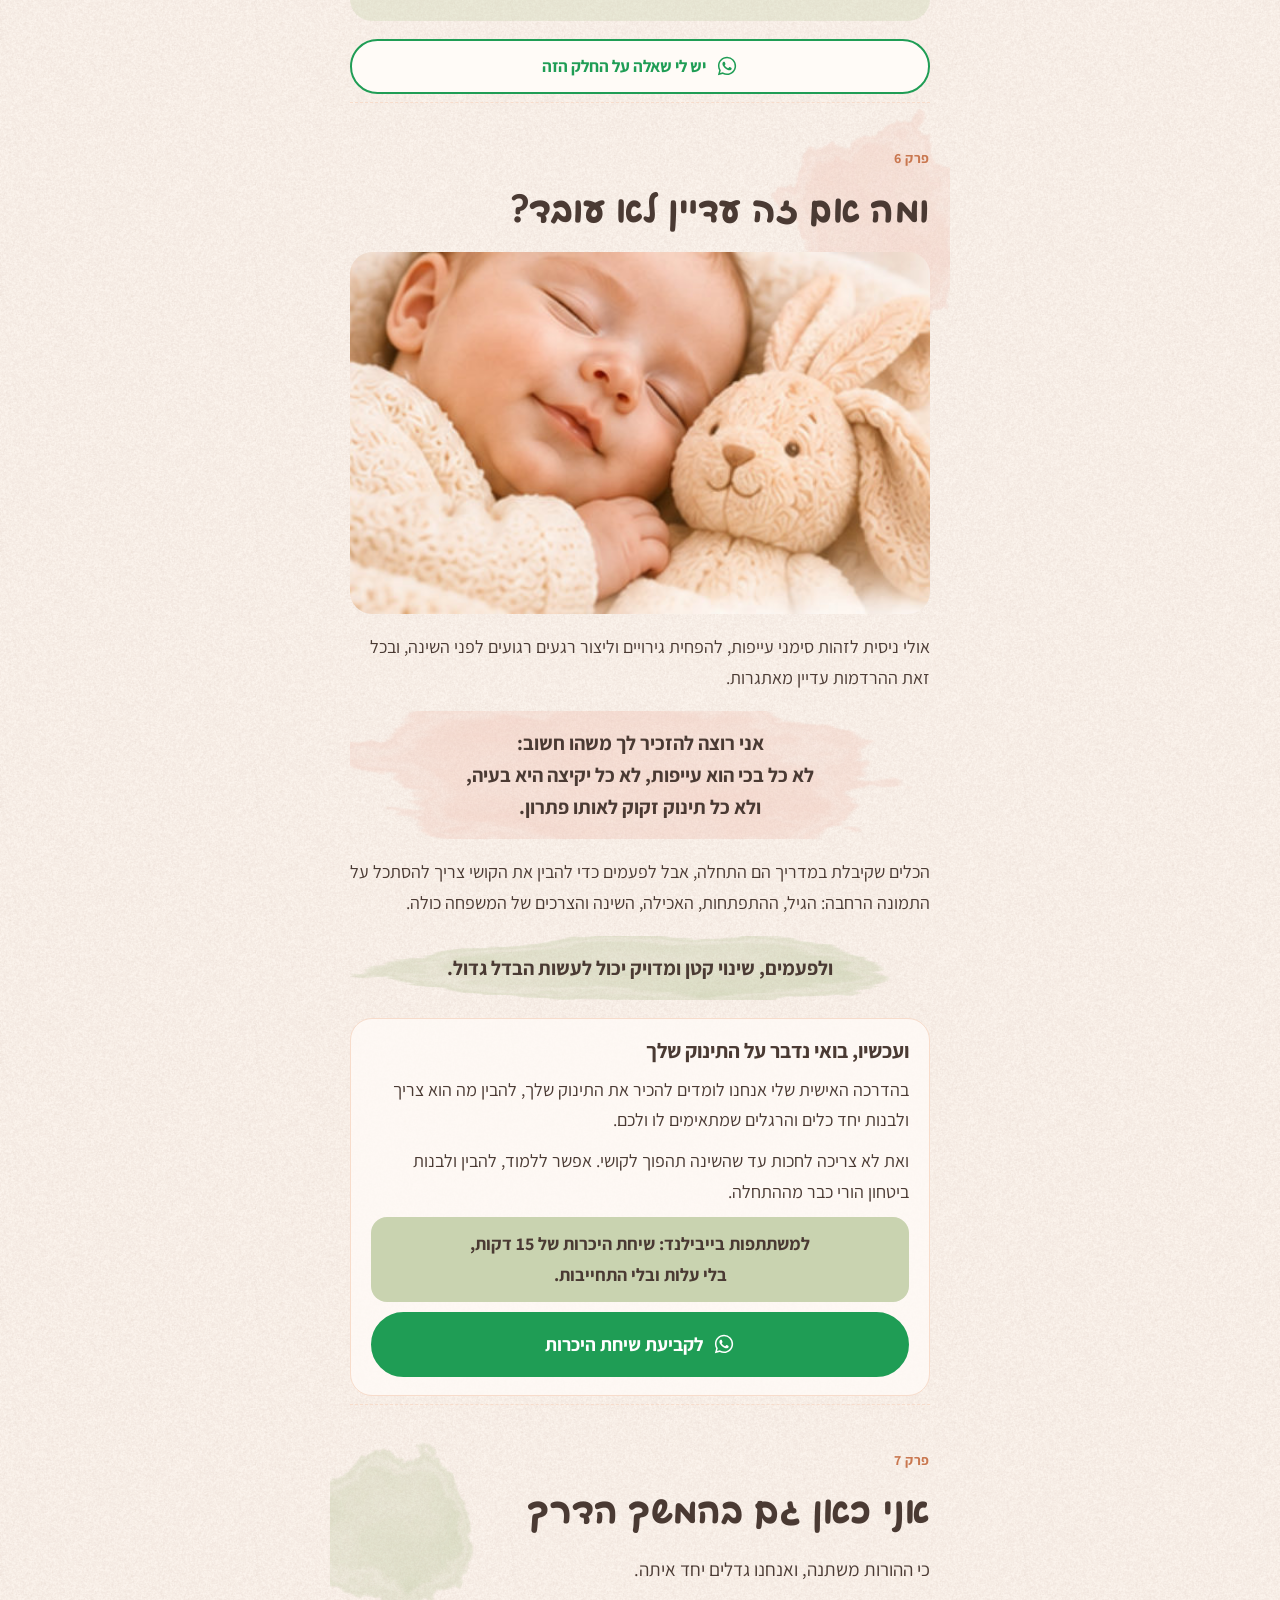
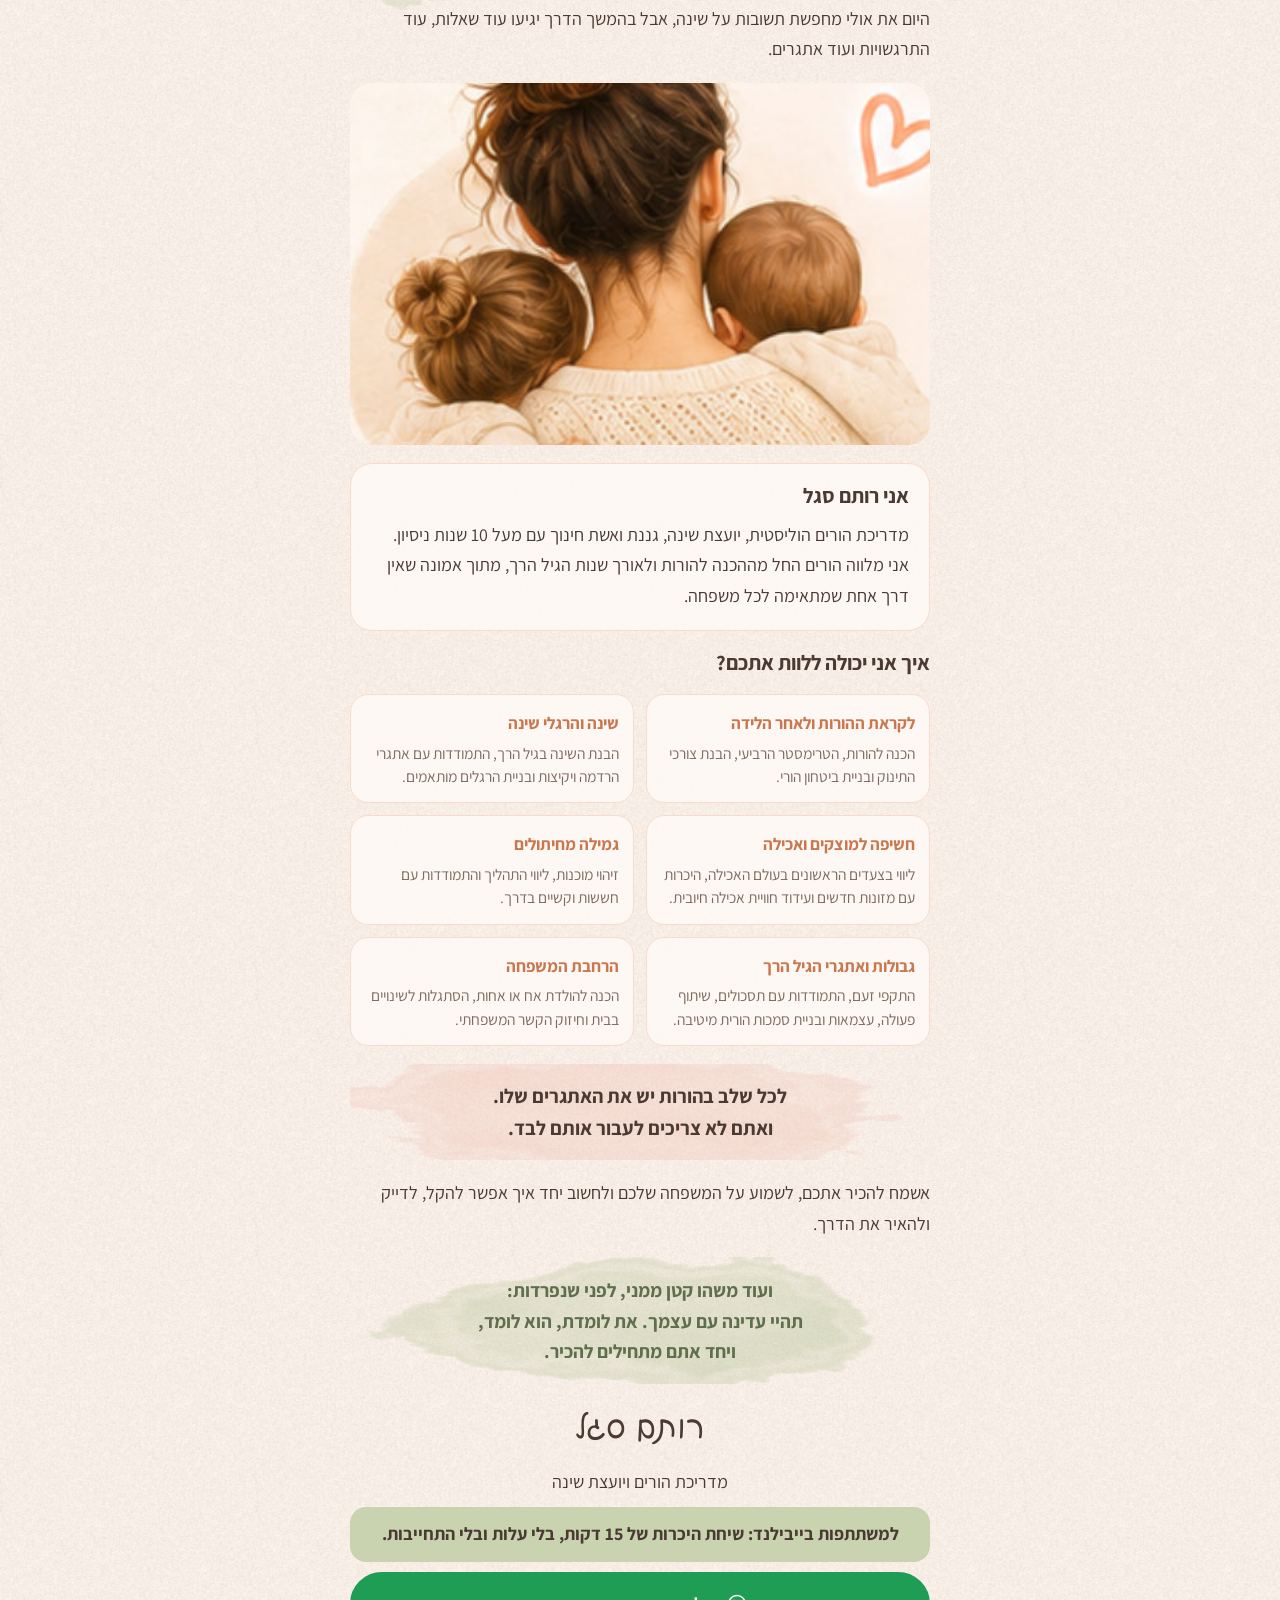
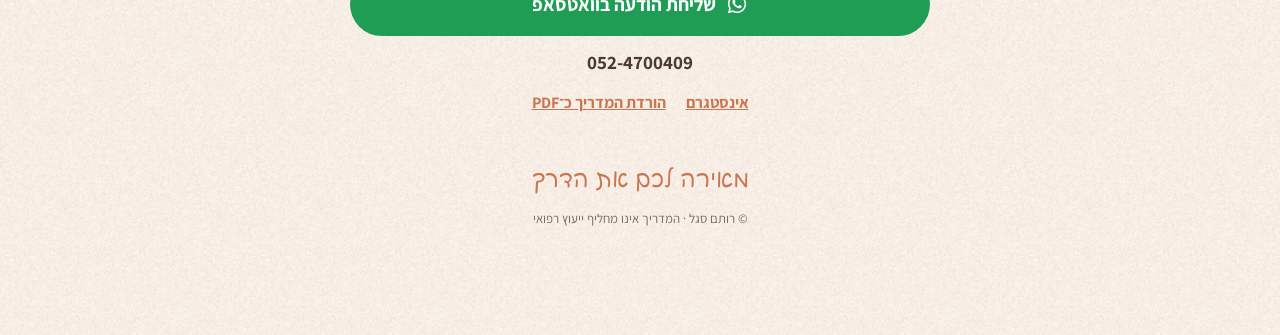
==== commit ad1f84f9: "Add Rotem's voice note to the opening letter Co-Authored-By: Claude Opus 5.5 <noreply@anthropic.com>" ====
--- a/index.html
+++ b/index.html
@@ -148,6 +148,17 @@
 .letter .portrait{width:132px;height:132px;border-radius:50%;object-fit:cover;object-position:center 22%;margin:-70px auto 0;
   border:5px solid #fff;box-shadow:0 0 0 7px rgba(228,160,127,.35)}
 .letter .eyebrow{text-align:center}
+.voice{display:flex;align-items:center;gap:14px;background:url(img/wash-blush.png) no-repeat center/115% 200%;border-radius:99px;padding:10px 16px 10px 12px}
+.vbtn{flex:0 0 54px;height:54px;border-radius:50%;border:0;background:var(--peach-deep);color:#fff;display:grid;place-items:center;cursor:pointer;
+  box-shadow:0 6px 16px rgba(201,119,79,.35)}
+.vbtn:focus-visible{outline:3px solid var(--sage-ink);outline-offset:3px}
+.vbtn .i-pause,.voice.playing .vbtn .i-play{display:none}
+.voice.playing .vbtn .i-pause{display:block}
+.vmeta{flex:1;min-width:0;display:flex;flex-direction:column;gap:5px}
+.vmeta b{font-size:17px}
+.vbar{height:6px;border-radius:99px;background:rgba(201,119,79,.2);overflow:hidden;cursor:pointer;direction:ltr}
+.vbar span{display:block;height:100%;width:0;background:var(--peach-deep);border-radius:99px}
+.vtime{font-size:14px;color:var(--soft)}
 .letter .hello{font-family:var(--hand);font-size:26px;color:var(--peach-deep)}
 .letter p{font-size:18px}
 .letter .sign{font-family:var(--hand);font-size:24px;line-height:1.35;color:var(--ink);text-align:left}
@@ -207,6 +218,18 @@
 <section class="letter" id="letter" aria-label="מכתב מרותם">
   <img class="portrait" src="img/rotem-portrait.jpg" alt="רותם סגל" width="714" height="683">
   <span class="eyebrow">לפני שמתחילים, כמה מילים ממני</span>
+  <div class="voice" id="voice">
+    <button type="button" class="vbtn" id="vbtn" aria-label="השמעת ההקלטה של רותם">
+      <svg class="i-play" width="22" height="22" viewBox="0 0 24 24" aria-hidden="true"><path fill="currentColor" d="M8 5.5v13a1 1 0 0 0 1.5.86l10.5-6.5a1 1 0 0 0 0-1.72L9.5 4.64A1 1 0 0 0 8 5.5Z"/></svg>
+      <svg class="i-pause" width="22" height="22" viewBox="0 0 24 24" aria-hidden="true"><rect x="6.5" y="5" width="4" height="14" rx="1.2" fill="currentColor"/><rect x="13.5" y="5" width="4" height="14" rx="1.2" fill="currentColor"/></svg>
+    </button>
+    <div class="vmeta">
+      <b>הקשיבי לי רגע</b>
+      <div class="vbar" id="vbar"><span id="vfill"></span></div>
+      <span class="vtime" id="vtime">הודעה קולית ממני אלייך</span>
+    </div>
+    <audio id="vaudio" src="audio/rotem-hello.m4a" preload="metadata"></audio>
+  </div>
   <p class="hello">אמא יקרה,</p>
   <p>הלילות הראשונים עם תינוק יכולים להיות הכי מרגשים, וגם הכי מבלבלים. השקט של שלוש בבוקר, הלב שמתכווץ מכל בכי, והשאלה שחוזרת שוב ושוב: האם אני עושה את זה נכון?</p>
   <p>כתבתי את המדריך הזה בשבילך, כדי שיהיה לך משהו קטן ביד ברגעים האלה. הוא לא מבקש ממך לעשות הכול נכון. הוא מזמין אותך לעצור, להתבונן ולהכיר את התינוק שלך. כי אף אחד לא יכיר אותו טוב ממך.</p>
@@ -426,6 +449,21 @@
   function count(name,title){
     try{ if(window.goatcounter && goatcounter.count) goatcounter.count({path:name,title:title||name,event:true}) }catch(e){}
   }
+  // voice note
+  (function(){
+    var a=document.getElementById('vaudio'), box=document.getElementById('voice'), btn=document.getElementById('vbtn'),
+        fill=document.getElementById('vfill'), bar=document.getElementById('vbar'), tm=document.getElementById('vtime'), counted=false;
+    if(!a) return;
+    function fmt(t){t=Math.max(0,Math.round(t||0));return Math.floor(t/60)+':'+('0'+t%60).slice(-2)}
+    a.addEventListener('loadedmetadata',function(){ if(isFinite(a.duration)) tm.textContent='הודעה קולית ממני אלייך · '+fmt(a.duration) });
+    a.addEventListener('timeupdate',function(){ if(a.duration){ fill.style.width=(a.currentTime/a.duration*100)+'%'; tm.textContent='⁦'+fmt(a.currentTime)+' / '+fmt(a.duration)+'⁩' } });
+    a.addEventListener('play',function(){ box.classList.add('playing'); btn.setAttribute('aria-label','השהיית ההקלטה'); if(!counted){counted=true;count('audio-play','השמעת ההקלטה של רותם')} });
+    a.addEventListener('pause',function(){ box.classList.remove('playing'); btn.setAttribute('aria-label','השמעת ההקלטה של רותם') });
+    a.addEventListener('ended',function(){ fill.style.width='100%'; count('audio-complete','האזנה עד הסוף') });
+    btn.addEventListener('click',function(){ a.paused ? a.play() : a.pause() });
+    bar.addEventListener('click',function(e){ var r=bar.getBoundingClientRect(); if(a.duration) a.currentTime=(e.clientX-r.left)/r.width*a.duration });
+  })();
+
   if(GC_CODE){
     var s=document.createElement('script'); s.async=true; s.src='https://gc.zgo.at/count.js';
     s.setAttribute('data-goatcounter','https://'+GC_CODE+'.goatcounter.com/count');
